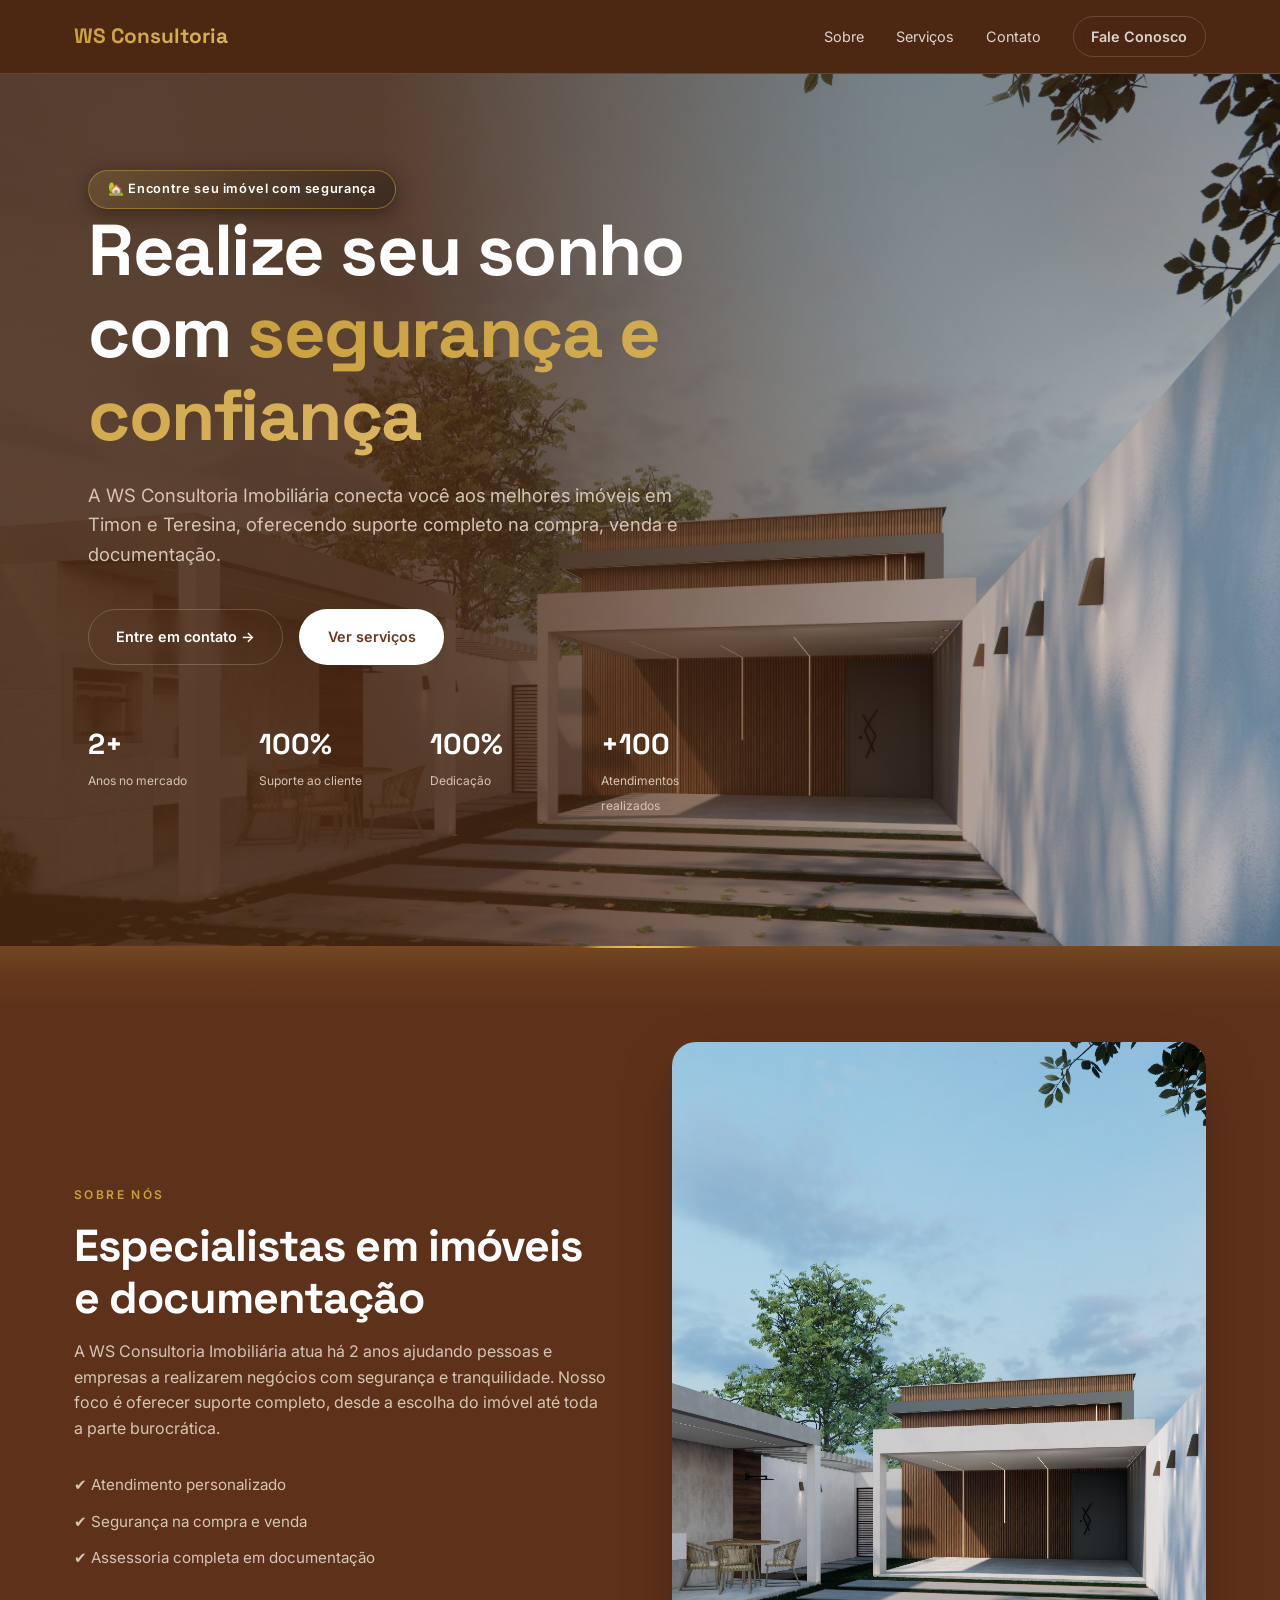
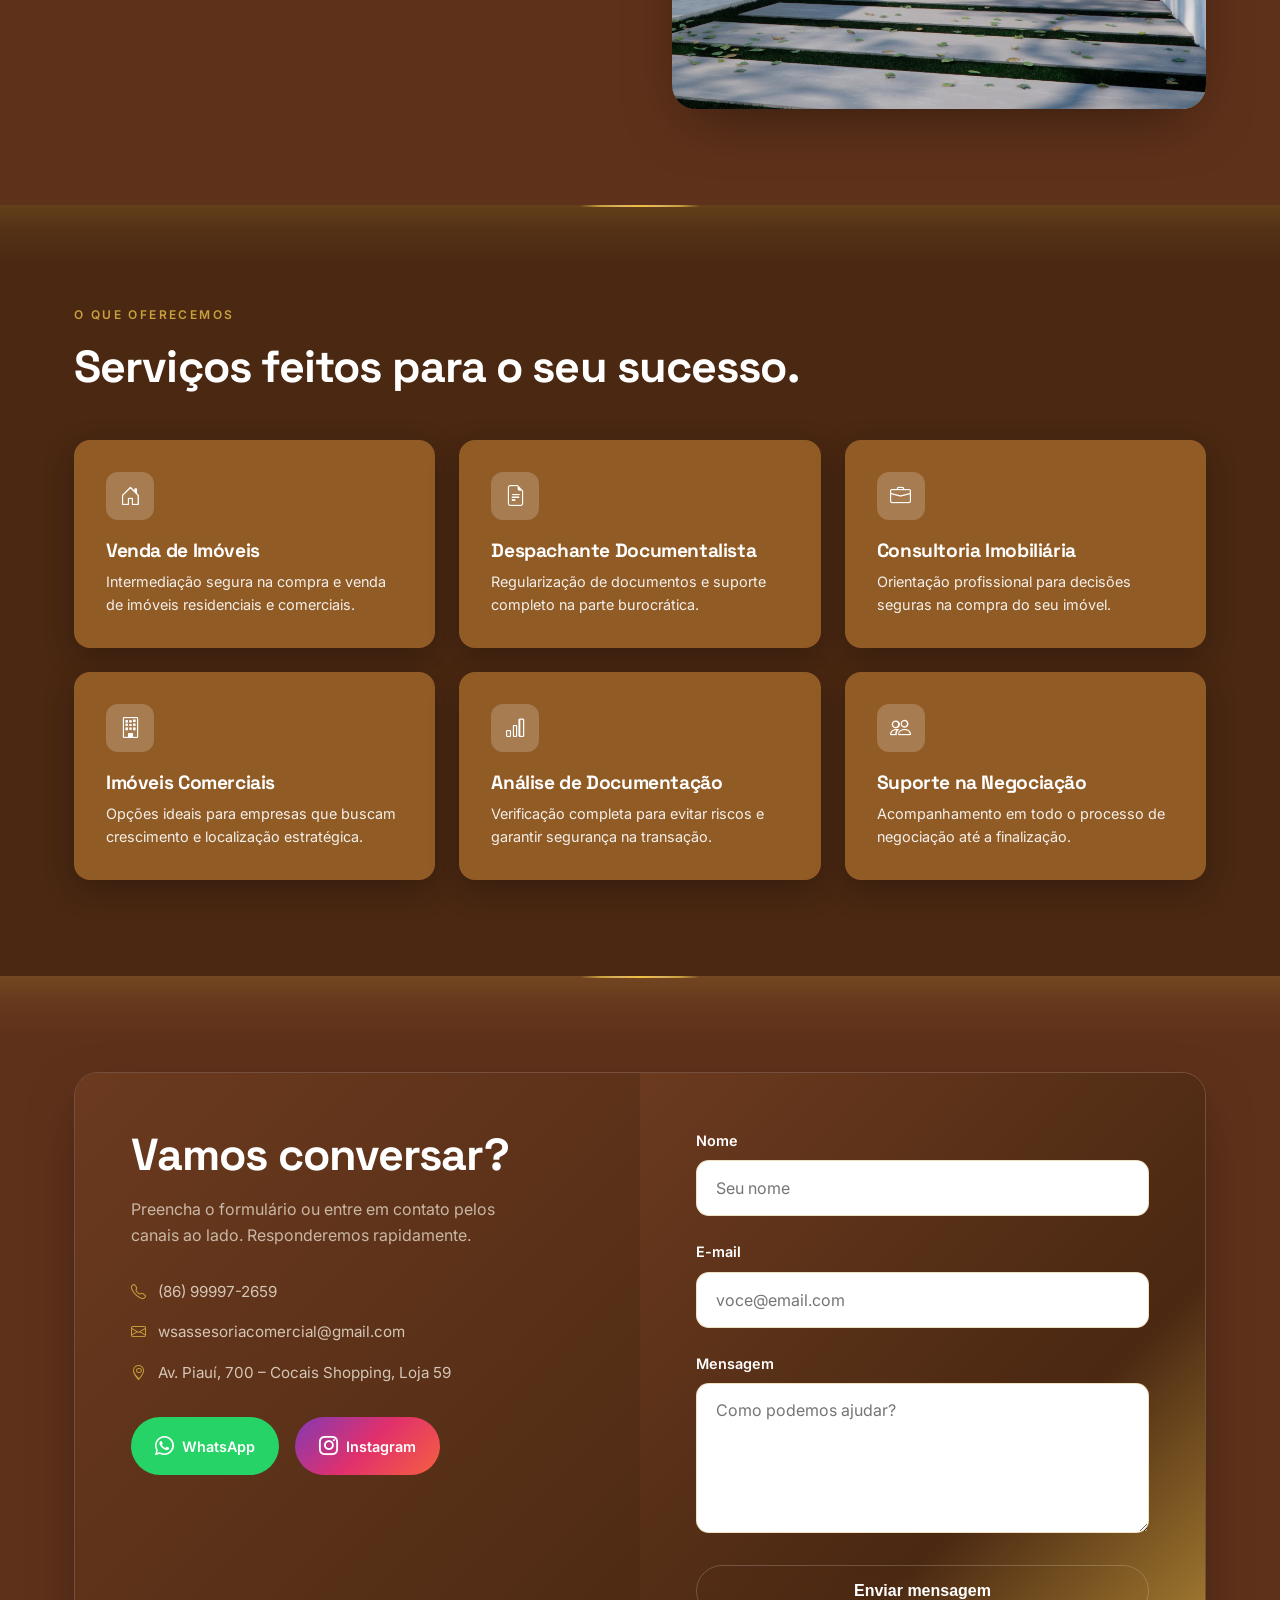
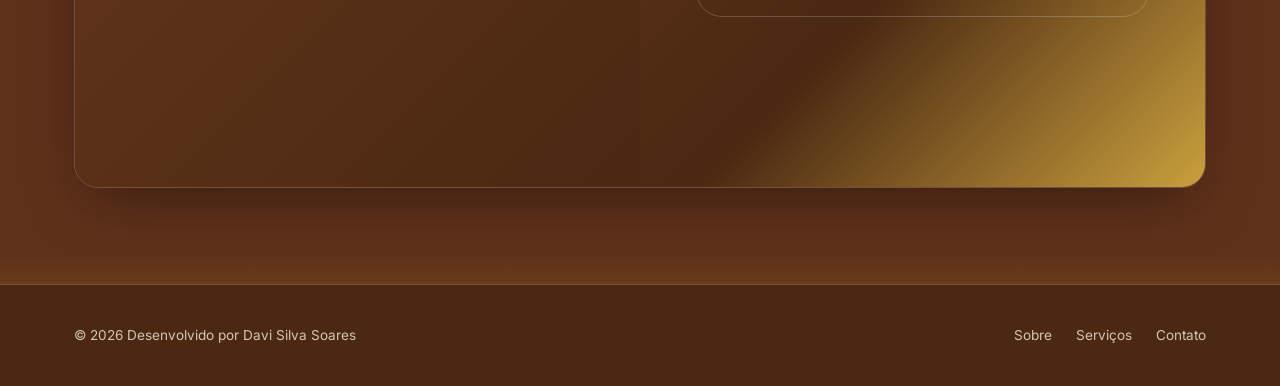
==== index.html @ 739be1d1 "Atualizando site" ====
<!doctype html>
<html lang="pt-BR">
  <head>
    <meta charset="UTF-8" />
    <meta name="viewport" content="width=device-width, initial-scale=1.0" />
    <title>WS Consultoria | Assessoria Imobiliária</title>
    <meta
      name="description"
      content="WS Consultoria Imobiliária - Especialistas em imóveis em Timon e Teresina. Compra, venda e documentação com segurança."
    />

    <link rel="preconnect" href="https://fonts.googleapis.com" />
    <link rel="preconnect" href="https://fonts.gstatic.com" crossorigin />
    <link
      href="https://fonts.googleapis.com/css2?family=Inter:wght@400;500;600&family=Space+Grotesk:wght@500;700&display=swap"
      rel="stylesheet"
    />

    <link
      rel="stylesheet"
      href="https://cdn.jsdelivr.net/npm/bootstrap-icons@1.11.3/font/bootstrap-icons.css"
    />

    <link rel="stylesheet" href="style.css" />
  </head>
  <body>
    <header class="header">
      <div class="container header__inner">
        <a href="/" class="logo">WS Consultoria</a>
        <nav class="nav" id="nav">
          <a href="#sobre">Sobre</a>
          <a href="#servicos">Serviços</a>
          <a href="#contato">Contato</a>
          <a href="#contato" class="btn btn--primary btn--sm">Fale Conosco</a>
        </nav>
        <button class="menu-toggle" id="menuToggle">☰</button>
      </div>
    </header>

    <main>
      <section class="hero">
        <div class="hero__blob"></div>
        <div class="container">
          <div class="badge">🏡 Encontre seu imóvel com segurança</div>
          <h1 class="hero__title">
            Realize seu sonho com
            <span class="text-gradient">segurança e confiança</span>
          </h1>
          <p class="hero__subtitle">
            A WS Consultoria Imobiliária conecta você aos melhores imóveis em
            Timon e Teresina, oferecendo suporte completo na compra, venda e
            documentação.
          </p>
          <div class="hero__actions">
            <a href="#contato" class="btn btn--primary">Entre em contato →</a>
            <a href="#servicos" class="btn btn--ghost">Ver serviços</a>
          </div>
          <div class="hero__stats">
            <div><strong>2+</strong><span>Anos no mercado</span></div>
            <div><strong>100%</strong><span>Suporte ao cliente</span></div>
            <div><strong>100%</strong><span>Dedicação</span></div>
            <div><strong>+100</strong><span>Atendimentos realizados</span></div>
          </div>
        </div>
      </section>

      <section id="sobre" class="section">
        <div class="container grid-2">
          <div>
            <div class="eyebrow">Sobre nós</div>
            <h2>Especialistas em imóveis e documentação</h2>
            <p class="muted">
              A WS Consultoria Imobiliária atua há 2 anos ajudando pessoas e
              empresas a realizarem negócios com segurança e tranquilidade.
              Nosso foco é oferecer suporte completo, desde a escolha do imóvel
              até toda a parte burocrática.
            </p>
            <ul class="check-list">
              <li>✔ Atendimento personalizado</li>
              <li>✔ Segurança na compra e venda</li>
              <li>✔ Assessoria completa em documentação</li>
            </ul>
          </div>
          <div class="about__image-wrap">
            <div class="about__image">
              <img src="img/casa.jpeg" alt="WS Consultoria Imobiliária" />
            </div>
          </div>
        </div>
      </section>

      <section id="servicos" class="section section--alt">
        <div class="container">
          <div class="eyebrow">O que oferecemos</div>
          <h2>Serviços feitos para o seu sucesso.</h2>
          <div class="services">
            <div class="service-card">
              <div class="service-card__icon">
                <i class="bi bi-house-door"></i>
              </div>
              <h3>Venda de Imóveis</h3>
              <p>
                Intermediação segura na compra e venda de imóveis residenciais e
                comerciais.
              </p>
            </div>
            <div class="service-card">
              <div class="service-card__icon">
                <i class="bi bi-file-earmark-text"></i>
              </div>
              <h3>Despachante Documentalista</h3>
              <p>
                Regularização de documentos e suporte completo na parte
                burocrática.
              </p>
            </div>
            <div class="service-card">
              <div class="service-card__icon">
                <i class="bi bi-briefcase"></i>
              </div>
              <h3>Consultoria Imobiliária</h3>
              <p>
                Orientação profissional para decisões seguras na compra do seu
                imóvel.
              </p>
            </div>
            <div class="service-card">
              <div class="service-card__icon">
                <i class="bi bi-building"></i>
              </div>
              <h3>Imóveis Comerciais</h3>
              <p>
                Opções ideais para empresas que buscam crescimento e localização
                estratégica.
              </p>
            </div>
            <div class="service-card">
              <div class="service-card__icon">
                <i class="bi bi-bar-chart"></i>
              </div>
              <h3>Análise de Documentação</h3>
              <p>
                Verificação completa para evitar riscos e garantir segurança na
                transação.
              </p>
            </div>
            <div class="service-card">
              <div class="service-card__icon"><i class="bi bi-people"></i></div>
              <h3>Suporte na Negociação</h3>
              <p>
                Acompanhamento em todo o processo de negociação até a
                finalização.
              </p>
            </div>
          </div>
        </div>
      </section>

      <section id="contato" class="section">
        <div class="container">
          <div class="contact">
            <div class="contact__info">
              <h2>Vamos conversar?</h2>
              <p>
                Preencha o formulário ou entre em contato pelos canais ao lado.
                Responderemos rapidamente.
              </p>
              <ul class="contact__list">
                <li><i class="bi bi-telephone"></i> (86) 99997-2659</li>
                <li>
                  <i class="bi bi-envelope"></i> wsassesoriacomercial@gmail.com
                </li>
                <li>
                  <i class="bi bi-geo-alt"></i> Av. Piauí, 700 – Cocais
                  Shopping, Loja 59
                </li>
              </ul>
              <div class="contact__buttons">
                <a
                  href="https://wa.me/5586999972659"
                  target="_blank"
                  rel="noopener"
                  class="btn btn--whatsapp"
                  ><i class="bi bi-whatsapp"></i> WhatsApp</a
                >
                <a
                  href="https://www.instagram.com/wsassessoriacomercial"
                  target="_blank"
                  rel="noopener"
                  class="btn btn--instagram"
                  ><i class="bi bi-instagram"></i> Instagram</a
                >
              </div>
              <iframe
                src="https://www.google.com/maps?q=Av.%20Piauí,%20700%20Timon%20MA&output=embed"
                loading="lazy"
              ></iframe>
            </div>
            <form
              class="contact__form"
              action="https://formsubmit.co/wsassessoriacomercial@gmail.com"
              method="POST"
            >
              <input
                type="hidden"
                name="_subject"
                value="Novo contato do site!"
              />
              <input type="hidden" name="_captcha" value="false" />
              <label
                >Nome
                <input type="text" name="nome" placeholder="Seu nome" required
              /></label>
              <label
                >E-mail
                <input
                  type="email"
                  name="email"
                  placeholder="voce@email.com"
                  required
              /></label>
              <label
                >Mensagem
                <textarea
                  name="mensagem"
                  placeholder="Como podemos ajudar?"
                  required
                ></textarea>
              </label>
              <button type="submit" class="btn btn--primary btn--block">
                Enviar mensagem
              </button>
            </form>
          </div>
        </div>
      </section>
    </main>

    <footer class="footer">
      <div class="container footer__inner">
        <p>© <span id="year"></span> Desenvolvido por Davi Silva Soares</p>
        <div>
          <a href="#sobre">Sobre</a> <a href="#servicos">Serviços</a>
          <a href="#contato">Contato</a>
        </div>
      </div>
    </footer>

    <script>
      document.getElementById("year").innerText = new Date().getFullYear();
      const menuBtn = document.getElementById("menuToggle");
      const navMenu = document.getElementById("nav");
      menuBtn.addEventListener("click", function () {
        navMenu.classList.toggle("nav--open");
      });
    </script>
  </body>
</html>
---- style.css ----
:root {
  --primary: #6B3A1F;        
  --primary-dark: #4A2812;   
  --accent: #C9A03D;         
  --accent-light: #DAB45F;   
  --text-light: #FFFFFF;     
  --muted: #D4C5B5;          
  --border: rgba(255, 255, 255, 0.15);
  --gradient: linear-gradient(135deg, #6B3A1F 0%, #4A2812 60%, #C9A03D 100%);
  --shadow-lg: 0 20px 60px -20px rgba(0,0,0,0.5);
  --shadow-card: 0 10px 30px rgba(0,0,0,0.25);
}

* {
  margin: 0;
  padding: 0;
  box-sizing: border-box;
}

html {
  scroll-behavior: smooth;
}

body {
  font-family: 'Inter', system-ui, sans-serif;
  color: var(--text-light);
  background: #6B3A1F;
  line-height: 1.6;
  -webkit-font-smoothing: antialiased;
}

img {
  max-width: 100%;
  display: block;
}

a {
  text-decoration: none;
  color: inherit;
}

ul {
  list-style: none;
}

h1, h2, h3 {
  font-family: 'Space Grotesk', sans-serif;
  letter-spacing: -0.02em;
  line-height: 1.15;
  color: #FFFFFF;
}

h2 {
  font-size: clamp(1.8rem, 4vw, 2.8rem);
  margin-bottom: 1rem;
}

.container {
  max-width: 1180px;
  margin: 0 auto;
  padding: 0 1.5rem;
}

.muted {
  color: #D4C5B5;
}

.text-gradient {
  background: linear-gradient(135deg, #C9A03D, #DAB45F);
  -webkit-background-clip: text;
  background-clip: text;
  color: transparent;
}

.eyebrow {
  display: inline-block;
  font-size: 0.75rem;
  letter-spacing: 0.2em;
  text-transform: uppercase;
  color: var(--accent);
  font-weight: 600;
  margin-bottom: 1rem;
}

.badge {
  display: inline-flex;
  align-items: center;
  gap: 0.6rem;
  padding: 0.5rem 1.2rem;
  border-radius: 999px;
  font-size: 0.8rem;
  font-weight: 600;
  letter-spacing: 0.05em;
  color: #FFFFFF;
  background: linear-gradient(135deg, rgba(201,160,61,0.15), rgba(0,0,0,0.3));
  border: 1px solid rgba(201, 160, 61, 0.5);
  backdrop-filter: blur(6px);
  box-shadow: 0 4px 20px rgba(0,0,0,0.4);
  overflow: hidden;
}

.btn {
  display: inline-flex;
  align-items: center;
  gap: 0.5rem;
  padding: 0.95rem 1.7rem;
  border-radius: 999px;
  font-weight: 600;
  font-size: 0.9rem;
  border: none;
  cursor: pointer;
  transition: transform 0.25s ease, box-shadow 0.25s ease;
}

.btn:hover {
  transform: translateY(-2px);
}

.btn--primary {
  background: transparent;
  color: #FFFFFF;
  border: 1px solid rgba(255,255,255,0.2);
  backdrop-filter: blur(6px);
}

.btn--primary:hover {
  background: rgba(201,160,61,0.2);
  color: #C9A03D;
  box-shadow: 0 8px 25px rgba(201,160,61,0.4);
}

.btn--ghost {
  background: #FFFFFF;
  color: #6B3A1F;
  border: 1px solid var(--border);
}

.btn--sm {
  padding: 0.5rem 1.1rem;
  font-size: 0.8rem;
}

.btn--block {
  width: 100%;
  justify-content: center;
}

.header {
  position: sticky;
  top: 0;
  z-index: 50;
  background: rgba(75, 40, 18, 0.95);
  backdrop-filter: blur(10px);
  border-bottom: 1px solid var(--border);
}

.header__inner {
  display: flex;
  align-items: center;
  justify-content: space-between;
  padding: 1rem 1.5rem;
}

.logo {
  font-family: 'Space Grotesk', sans-serif;
  font-weight: 700;
  font-size: 1.3rem;
  background: linear-gradient(135deg, #C9A03D, #DAB45F);
  -webkit-background-clip: text;
  background-clip: text;
  color: transparent;
}

.nav {
  display: flex;
  align-items: center;
  gap: 2rem;
}

.nav a {
  font-size: 0.9rem;
  color: #FFFFFF;
  opacity: 0.8;
  transition: color 0.2s;
}

.nav a:hover {
  color: #C9A03D;
  opacity: 1;
}

.menu-toggle {
  display: none;
  background: none;
  border: none;
  font-size: 1.5rem;
  cursor: pointer;
  color: #FFFFFF;
}

.hero {
  position: relative;
  overflow: hidden;
  padding: 6rem 0 8rem;
  background: linear-gradient(to right, rgba(75,40,18,0.85) 30%, rgba(75,40,18,0.4) 70%, rgba(75,40,18,0.1) 100%), url('img/casa.jpeg');
  background-size: cover;
  background-position: center right;
  background-repeat: no-repeat;
  text-align: left;
}

.hero::after {
  content: "";
  position: absolute;
  inset: 0;
  background: radial-gradient(circle at 80% 50%, rgba(201,160,61,0.1), transparent 60%);
  pointer-events: none;
}

.hero__blob {
  position: absolute;
  top: -200px;
  right: -200px;
  width: 500px;
  height: 500px;
  border-radius: 50%;
  background: var(--gradient);
  opacity: 0.25;
  filter: blur(80px);
  z-index: 0;
}

.hero .container {
  position: relative;
  z-index: 1;
  max-width: 700px;
  margin-left: 5%;
}

.hero__title {
  font-size: clamp(2.5rem, 6vw, 4.5rem);
  font-weight: 700;
  margin-bottom: 1.5rem;
}

.hero__subtitle {
  font-size: 1.15rem;
  color: #D4C5B5;
  max-width: 600px;
  margin-bottom: 2.5rem;
}

.hero__actions {
  display: flex;
  flex-wrap: wrap;
  gap: 1rem;
  margin-bottom: 3.5rem;
  justify-content: flex-start;
}

.hero__stats {
  display: grid;
  grid-template-columns: repeat(4, 1fr);
  gap: 2rem;
  max-width: 100%;
}

.hero__stats strong {
  display: block;
  font-family: 'Space Grotesk', sans-serif;
  font-size: 1.8rem;
  font-weight: 700;
  color: #FFFFFF;
}

.hero__stats span {
  font-size: 0.75rem;
  color: #D4C5B5;
}

.section {
  padding: 6rem 0;
  position: relative;
}

.section::before {
  content: '';
  position: absolute;
  top: 0;
  left: 0;
  right: 0;
  height: 60px;
  background: linear-gradient(
    to bottom,
    rgba(201,160,61,0.2) 0%,
    rgba(201,160,61,0.08) 40%,
    transparent 100%
  );
  pointer-events: none;
}

.section::after {
  content: '';
  position: absolute;
  top: 0;
  left: 50%;
  transform: translateX(-50%);
  width: 120px;
  height: 2px;
  background: linear-gradient(
    90deg,
    transparent,
    #C9A03D,
    #DAB45F,
    #F0C040,
    #DAB45F,
    #C9A03D,
    transparent
  );
  border-radius: 2px;
}

.hero::before,
.hero::after {
  display: none;
}

.section, .section--alt {
  background: #5E311A;
}

.section--alt {
  background: #4A2812;
}

.grid-2 {
  display: grid;
  grid-template-columns: 1fr 1fr;
  gap: 4rem;
  align-items: center;
}

.check-list {
  margin-top: 2rem;
  display: flex;
  flex-direction: column;
  gap: 0.75rem;
  font-size: 0.95rem;
}

.check-list li {
  color: #D4C5B5;
}

.about__image-wrap {
  position: relative;
}

.about__image {
  aspect-ratio: 4/5;
  border-radius: 1.5rem;
  background: var(--gradient);
  box-shadow: var(--shadow-lg);
  display: flex;
  align-items: center;
  justify-content: center;
  overflow: hidden;
}

.about__image img {
  width: 100%;
  height: 100%;
  object-fit: cover;
}

.services {
  display: grid;
  grid-template-columns: repeat(3, 1fr);
  gap: 1.5rem;
  margin-top: 3rem;
}

.service-card {
  background: #915B26;
  border: none;
  padding: 2rem;
  border-radius: 1rem;
  box-shadow: var(--shadow-card);
  transition: transform 0.3s, background 0.3s;
}

.service-card:hover {
  transform: translateY(-4px);
  background: #A87130;
}

.service-card h3 {
  font-size: 1.2rem;
  margin-bottom: 0.5rem;
  color: #FFFFFF;
}

.service-card p {
  font-size: 0.9rem;
  color: #FFFFFF;
  opacity: 0.9;
}

.service-card__icon {
  width: 48px;
  height: 48px;
  border-radius: 0.75rem;
  background: rgba(255,255,255,0.2);
  display: flex;
  align-items: center;
  justify-content: center;
  font-size: 1.4rem;
  margin-bottom: 1.25rem;
}

.service-card__icon i {
  color: #FFFFFF;
  font-size: 1.3rem;
}

.contact {
  display: grid;
  grid-template-columns: 1fr 1fr;
  border-radius: 1.5rem;
  overflow: hidden;
  border: 1px solid var(--border);
  box-shadow: var(--shadow-lg);
}

.contact__info {
  background: linear-gradient(135deg, #6B3A1F, #4A2812);
  padding: 3.5rem;
}

.contact__info h2 {
  color: #FFFFFF;
}

.contact__info p {
  opacity: 0.9;
  max-width: 380px;
  margin-bottom: 2rem;
  color: #D4C5B5;
}

.contact__list {
  display: flex;
  flex-direction: column;
  gap: 1rem;
  margin-bottom: 2rem;
  font-size: 0.95rem;
  color: #D4C5B5;
}

.contact__list i {
  margin-right: 8px;
  color: #C9A03D;
}

.contact__buttons {
  display: flex;
  gap: 1rem;
  margin-bottom: 2rem;
  flex-wrap: wrap;
}

.contact__buttons .btn--whatsapp {
  background: #25D366;
  color: #FFFFFF;
  border: none;
  display: inline-flex;
  align-items: center;
  gap: 0.5rem;
  padding: 0.85rem 1.5rem;
  font-weight: 600;
  transition: transform 0.3s, background 0.3s;
}

.contact__buttons .btn--whatsapp:hover {
  background: #128C7E;
  transform: translateY(-2px);
  box-shadow: 0 8px 25px rgba(37,211,102,0.3);
}

.contact__buttons .btn--instagram {
  background: linear-gradient(135deg, #833AB4, #E1306C, #F56040);
  color: #FFFFFF;
  border: none;
  display: inline-flex;
  align-items: center;
  gap: 0.5rem;
  padding: 0.85rem 1.5rem;
  font-weight: 600;
  transition: transform 0.3s, background 0.3s;
}

.contact__buttons .btn--instagram:hover {
  background: linear-gradient(135deg, #6B2A8E, #C01D58, #D94A2A);
  transform: translateY(-2px);
  box-shadow: 0 8px 25px rgba(225,48,108,0.3);
}

.contact__buttons .btn--whatsapp i,
.contact__buttons .btn--instagram i {
  font-size: 1.2rem;
}

.contact__form {
  background: var(--gradient);
  padding: 3.5rem;
  display: flex;
  flex-direction: column;
  gap: 1.5rem;
}

.contact__form label {
  display: flex;
  flex-direction: column;
  gap: 0.5rem;
  font-size: 0.9rem;
  font-weight: 600;
  color: #FFFFFF;
}

.contact__form input,
.contact__form textarea {
  font-family: inherit;
  font-size: 1rem;
  padding: 1rem 1.2rem;
  border: 1px solid rgba(201,160,61,0.3);
  border-radius: 0.8rem;
  background: #FFFFFF;
  outline: none;
  transition: border-color 0.2s, box-shadow 0.2s;
}

.contact__form input {
  height: 56px;
}

.contact__form textarea {
  min-height: 150px;
  resize: vertical;
}

.contact__form input:focus,
.contact__form textarea:focus {
  border-color: #C9A03D;
  box-shadow: 0 0 0 3px rgba(201,160,61,0.15);
}

.contact__form button {
  margin-top: 0.5rem;
  padding: 1rem 1.7rem;
  font-size: 1rem;
}

.contact__info iframe {
  width: 100%;
  height: 200px;
  border-radius: 1rem;
  border: none;
  margin-top: 1rem;
  filter: grayscale(20%) contrast(1.05);
}

footer {
  border-top: 1px solid rgba(201,160,61,0.3);
  padding: 2.5rem 0;
  background: #4A2812;
  position: relative;
}

footer::before {
  content: '';
  position: absolute;
  top: -30px;
  left: 0;
  right: 0;
  height: 30px;
  background: linear-gradient(to bottom, transparent, rgba(201,160,61,0.1));
  pointer-events: none;
}

.footer__inner {
  display: flex;
  justify-content: space-between;
  align-items: center;
  flex-wrap: wrap;
  gap: 1rem;
  font-size: 0.85rem;
  color: #D4C5B5;
}

.footer__inner a {
  margin-left: 1.25rem;
  transition: color 0.2s;
  color: #D4C5B5;
}

.footer__inner a:hover {
  color: #C9A03D;
}

@media (max-width: 860px) {
  .grid-2 {
    grid-template-columns: 1fr;
    gap: 3rem;
  }

  .services {
    grid-template-columns: repeat(2, 1fr);
  }

  .contact {
    grid-template-columns: 1fr;
  }

  .contact__info,
  .contact__form {
    padding: 2.5rem;
  }
  
  .hero__stats {
    grid-template-columns: repeat(2, 1fr);
    gap: 1rem;
  }
}

@media (max-width: 640px) {
  .menu-toggle {
    display: block;
  }

  .nav {
    display: none;
    position: absolute;
    top: 100%;
    left: 0;
    right: 0;
    flex-direction: column;
    background: #4A2812;
    padding: 1.5rem;
    border-bottom: 1px solid rgba(201,160,61,0.3);
    gap: 1rem;
  }

  .nav--open {
    display: flex;
  }

  .services {
    grid-template-columns: 1fr;
  }

  .hero {
    padding: 4rem 0 5rem;
  }

  .section {
    padding: 4rem 0;
  }

  .hero__stats {
    gap: 0.8rem;
  }
  
  .hero__stats strong {
    font-size: 1.3rem;
  }
  
  .hero__stats span {
    font-size: 0.6rem;
  }
  
  .section::after {
    width: 80px;
  }
  
  .contact__buttons {
    flex-direction: column;
  }
  
  .contact__buttons .btn--whatsapp,
  .contact__buttons .btn--instagram {
    justify-content: center;
  }
}
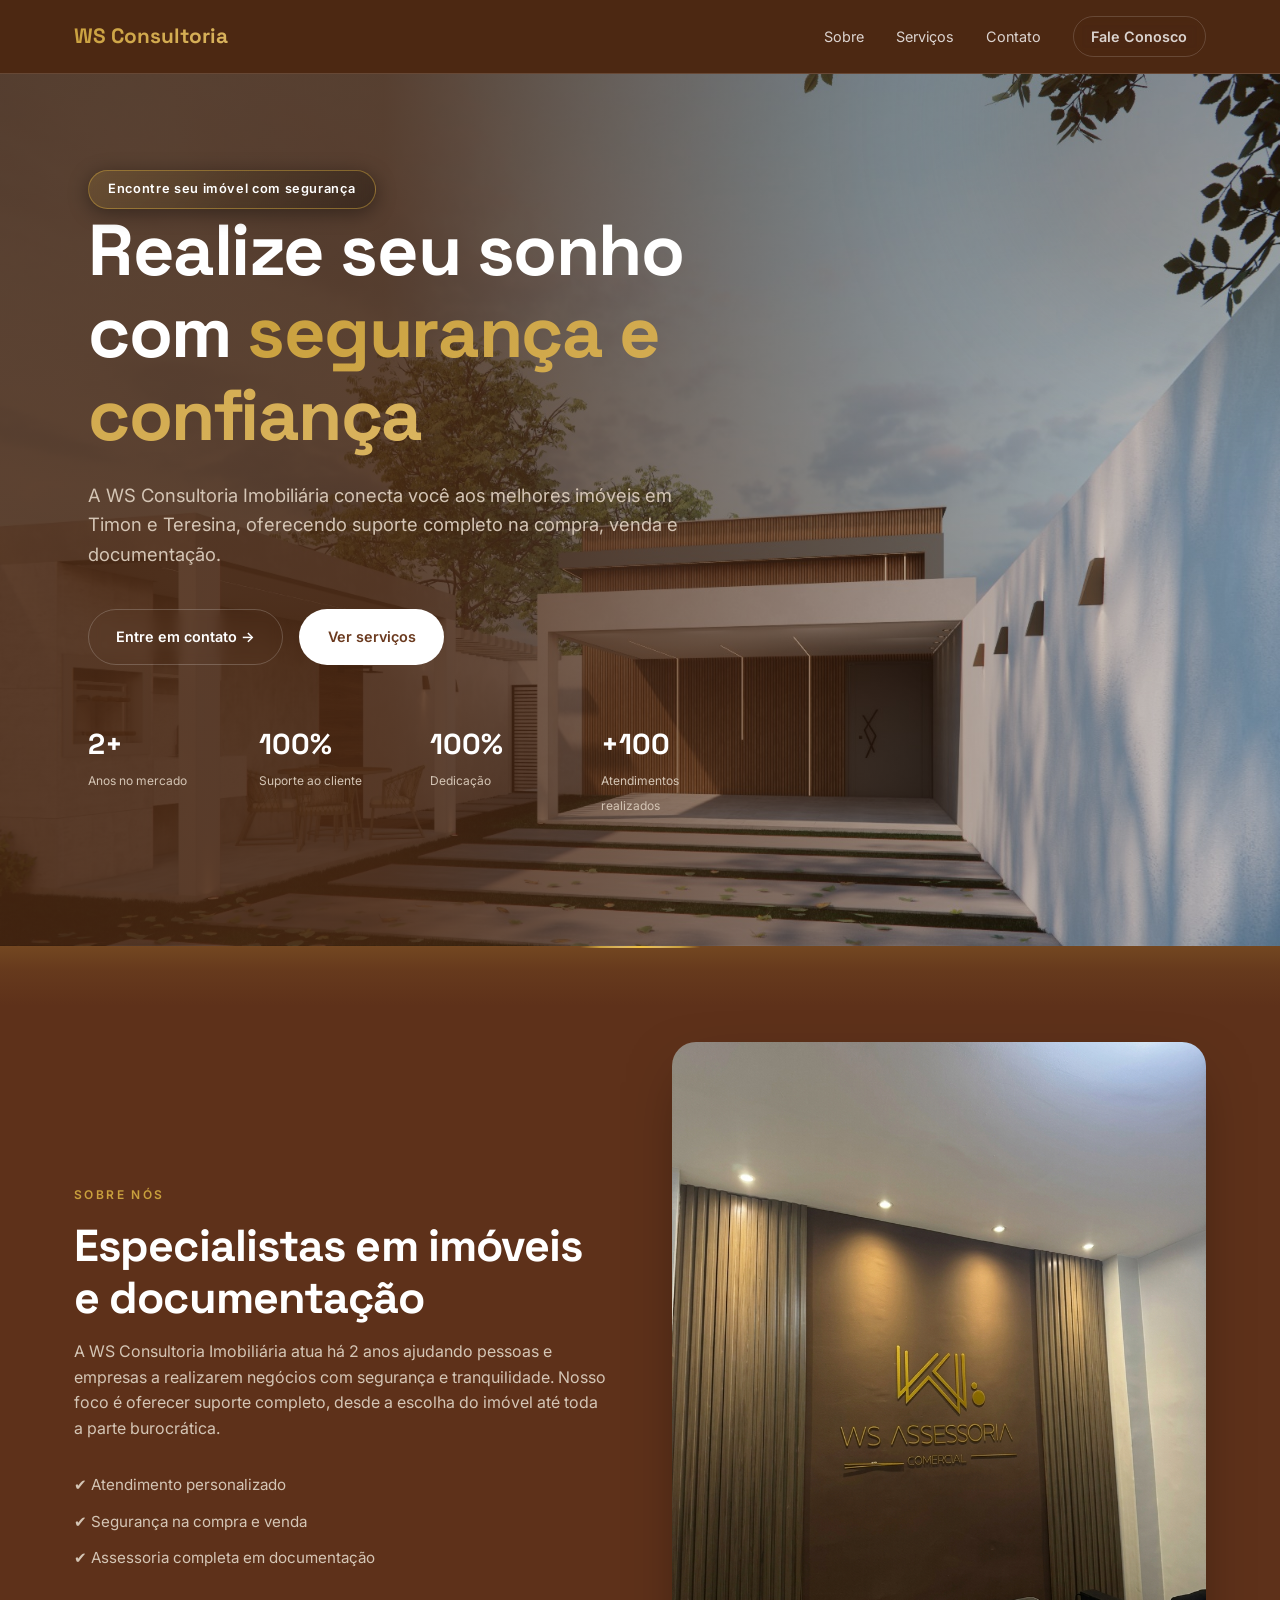
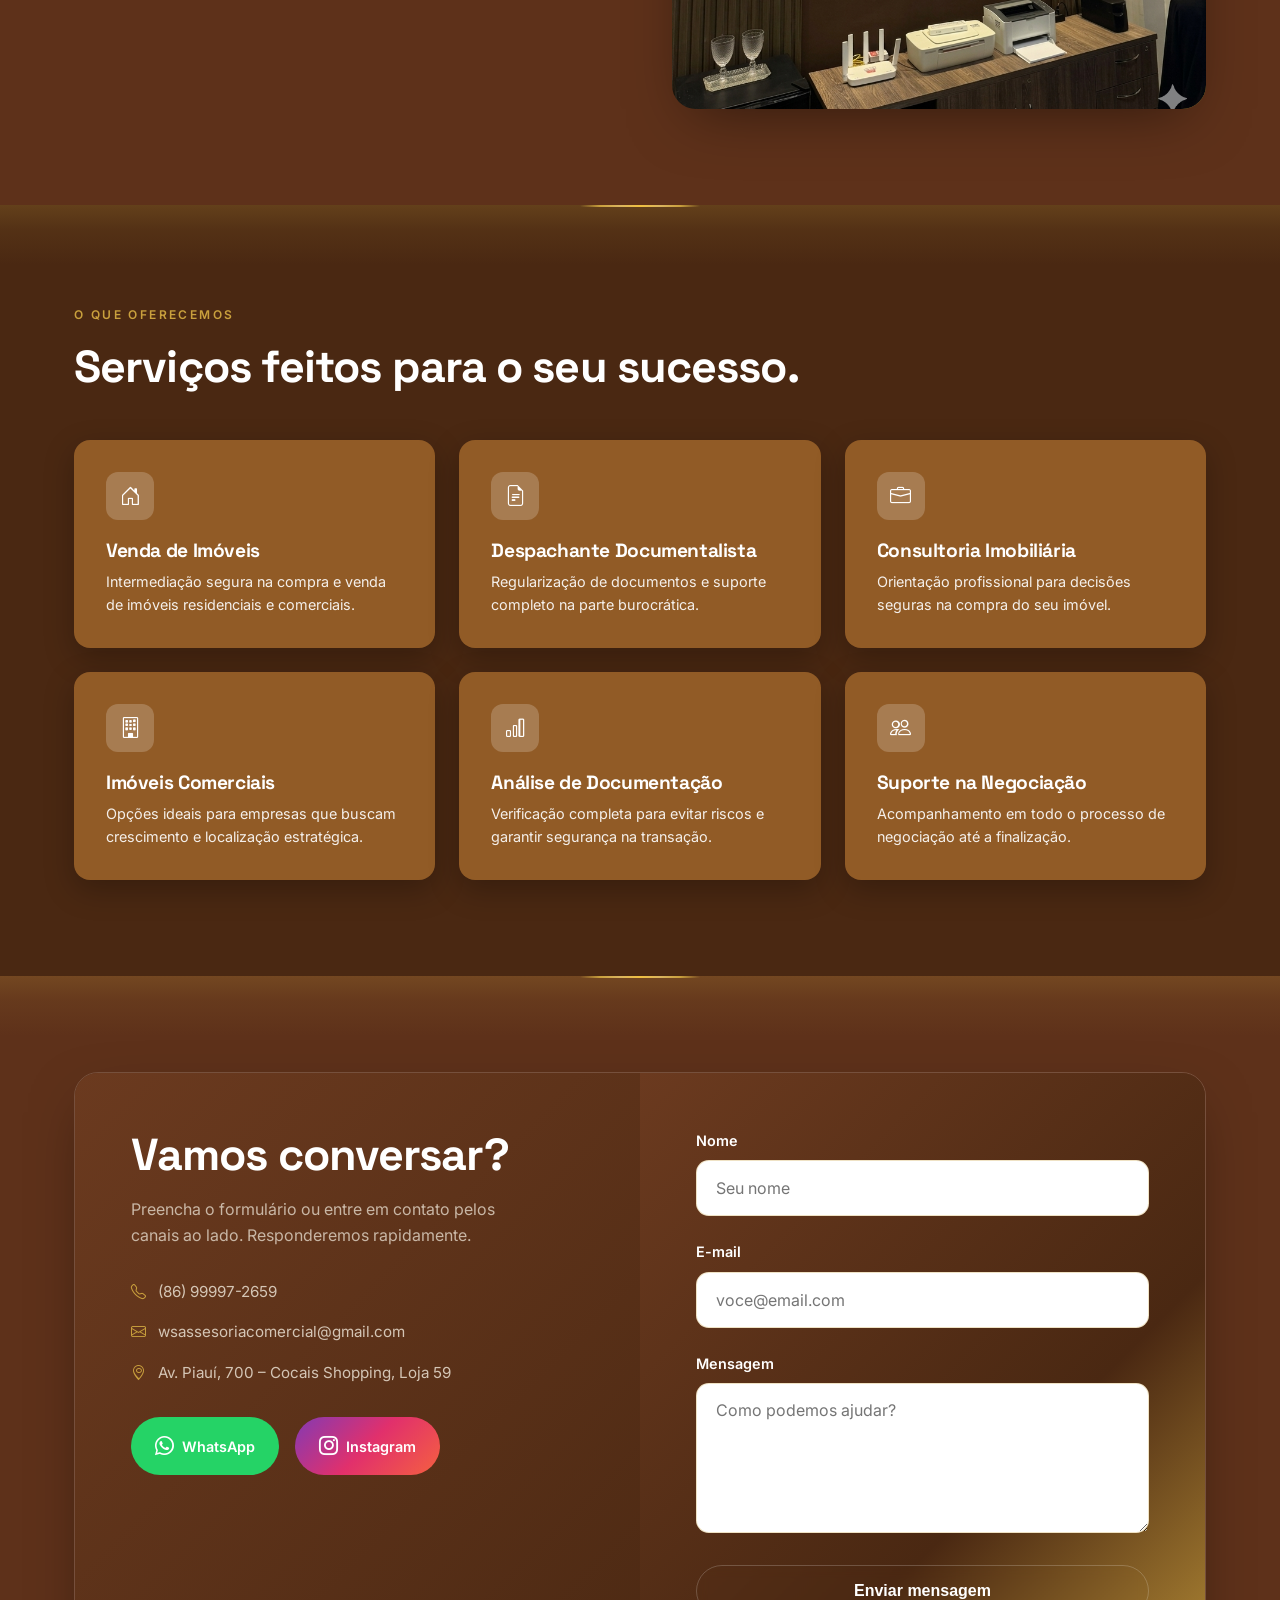
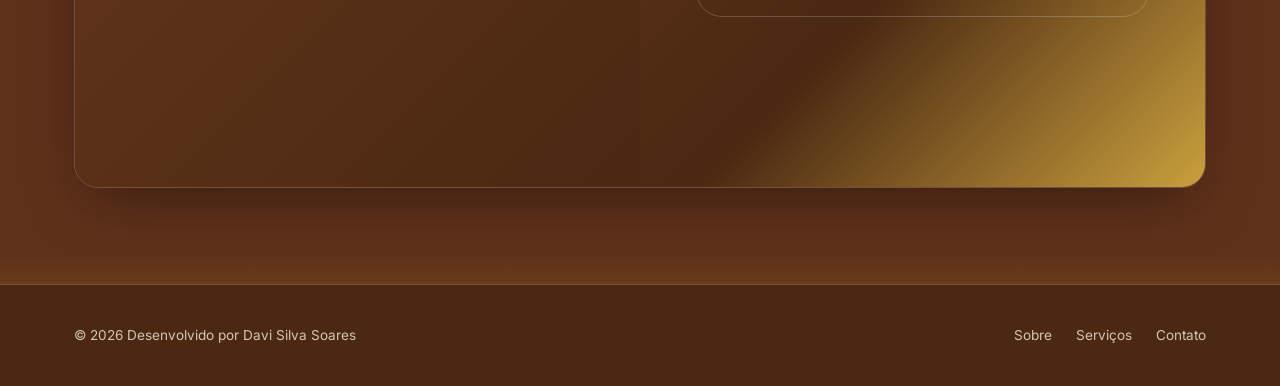
==== commit 7d72188a: "Atualizando o site" ====
--- a/index.html
+++ b/index.html
@@ -41,7 +41,7 @@
       <section class="hero">
         <div class="hero__blob"></div>
         <div class="container">
-          <div class="badge">🏡 Encontre seu imóvel com segurança</div>
+          <div class="badge">Encontre seu imóvel com segurança</div>
           <h1 class="hero__title">
             Realize seu sonho com
             <span class="text-gradient">segurança e confiança</span>
@@ -83,7 +83,7 @@
           </div>
           <div class="about__image-wrap">
             <div class="about__image">
-              <img src="img/casa.jpeg" alt="WS Consultoria Imobiliária" />
+              <img src="img/escritorio.png" alt="WS Consultoria Imobiliária" />
             </div>
           </div>
         </div>
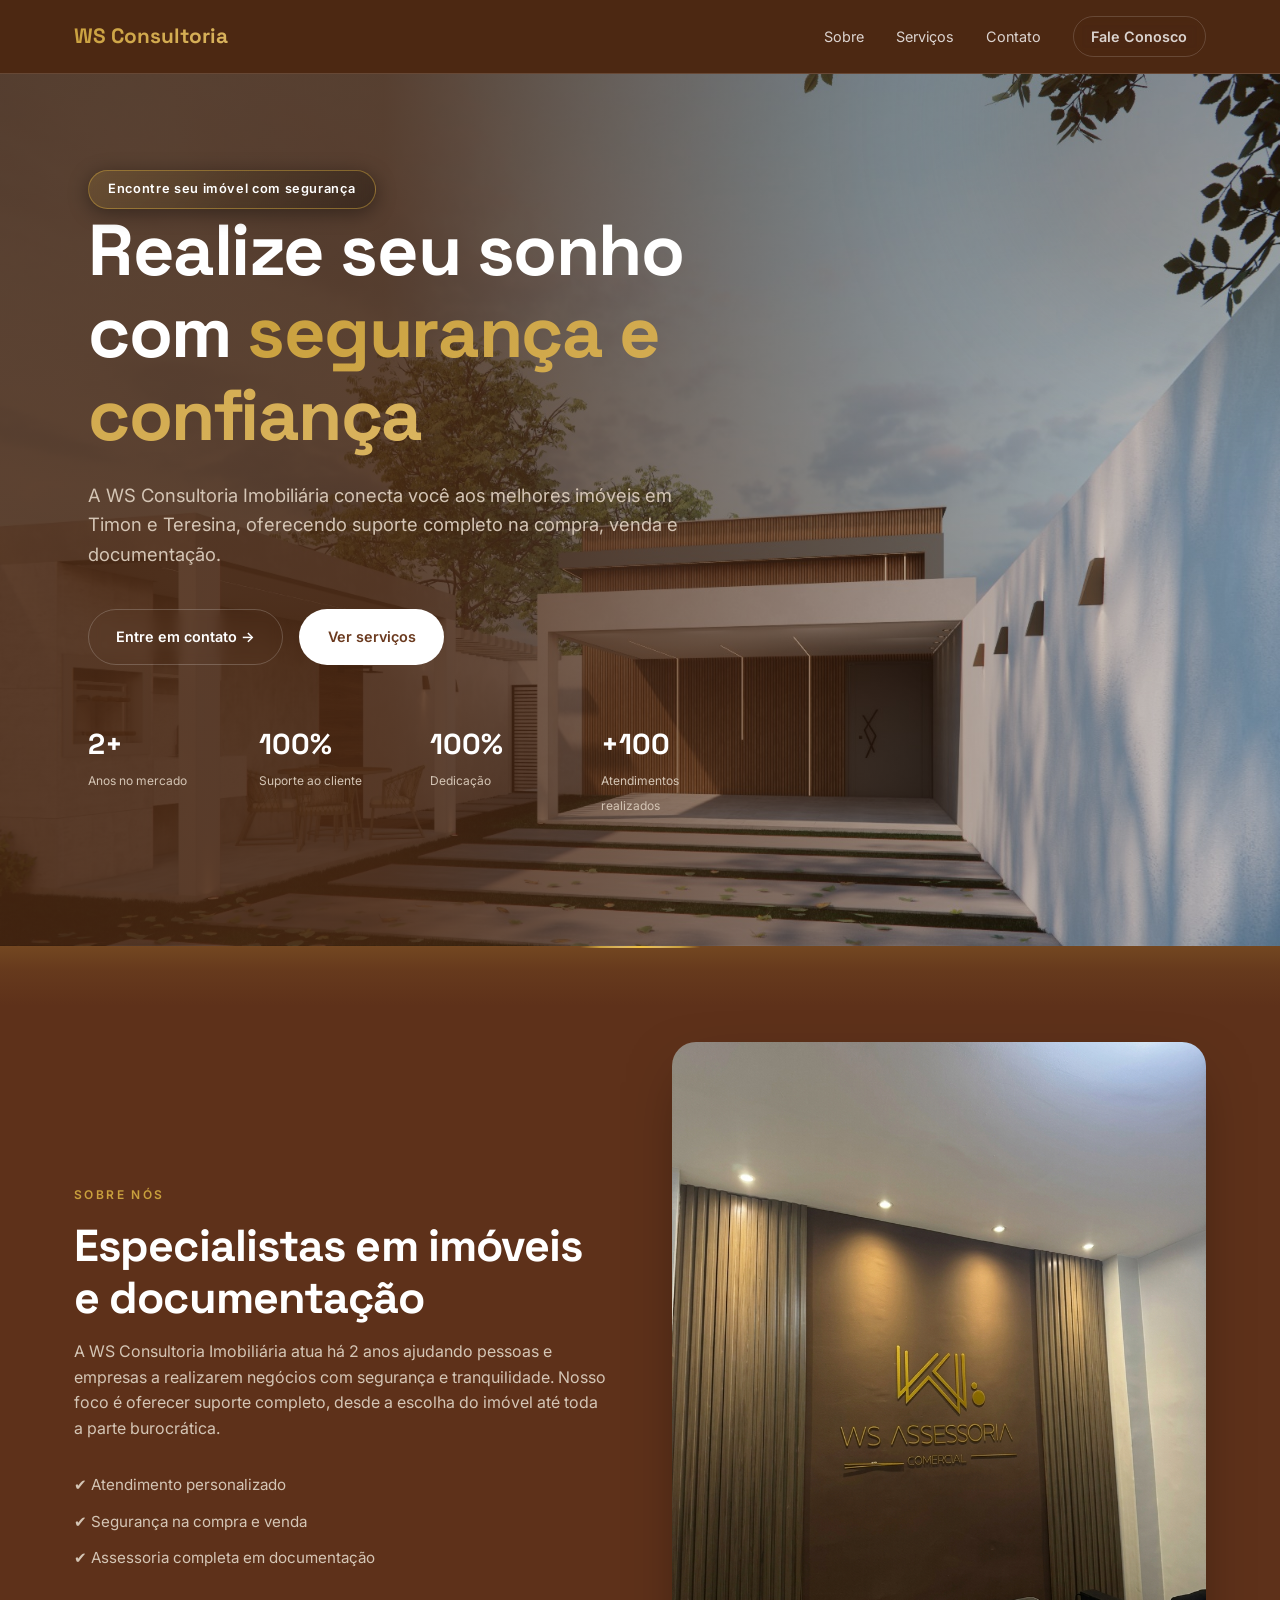
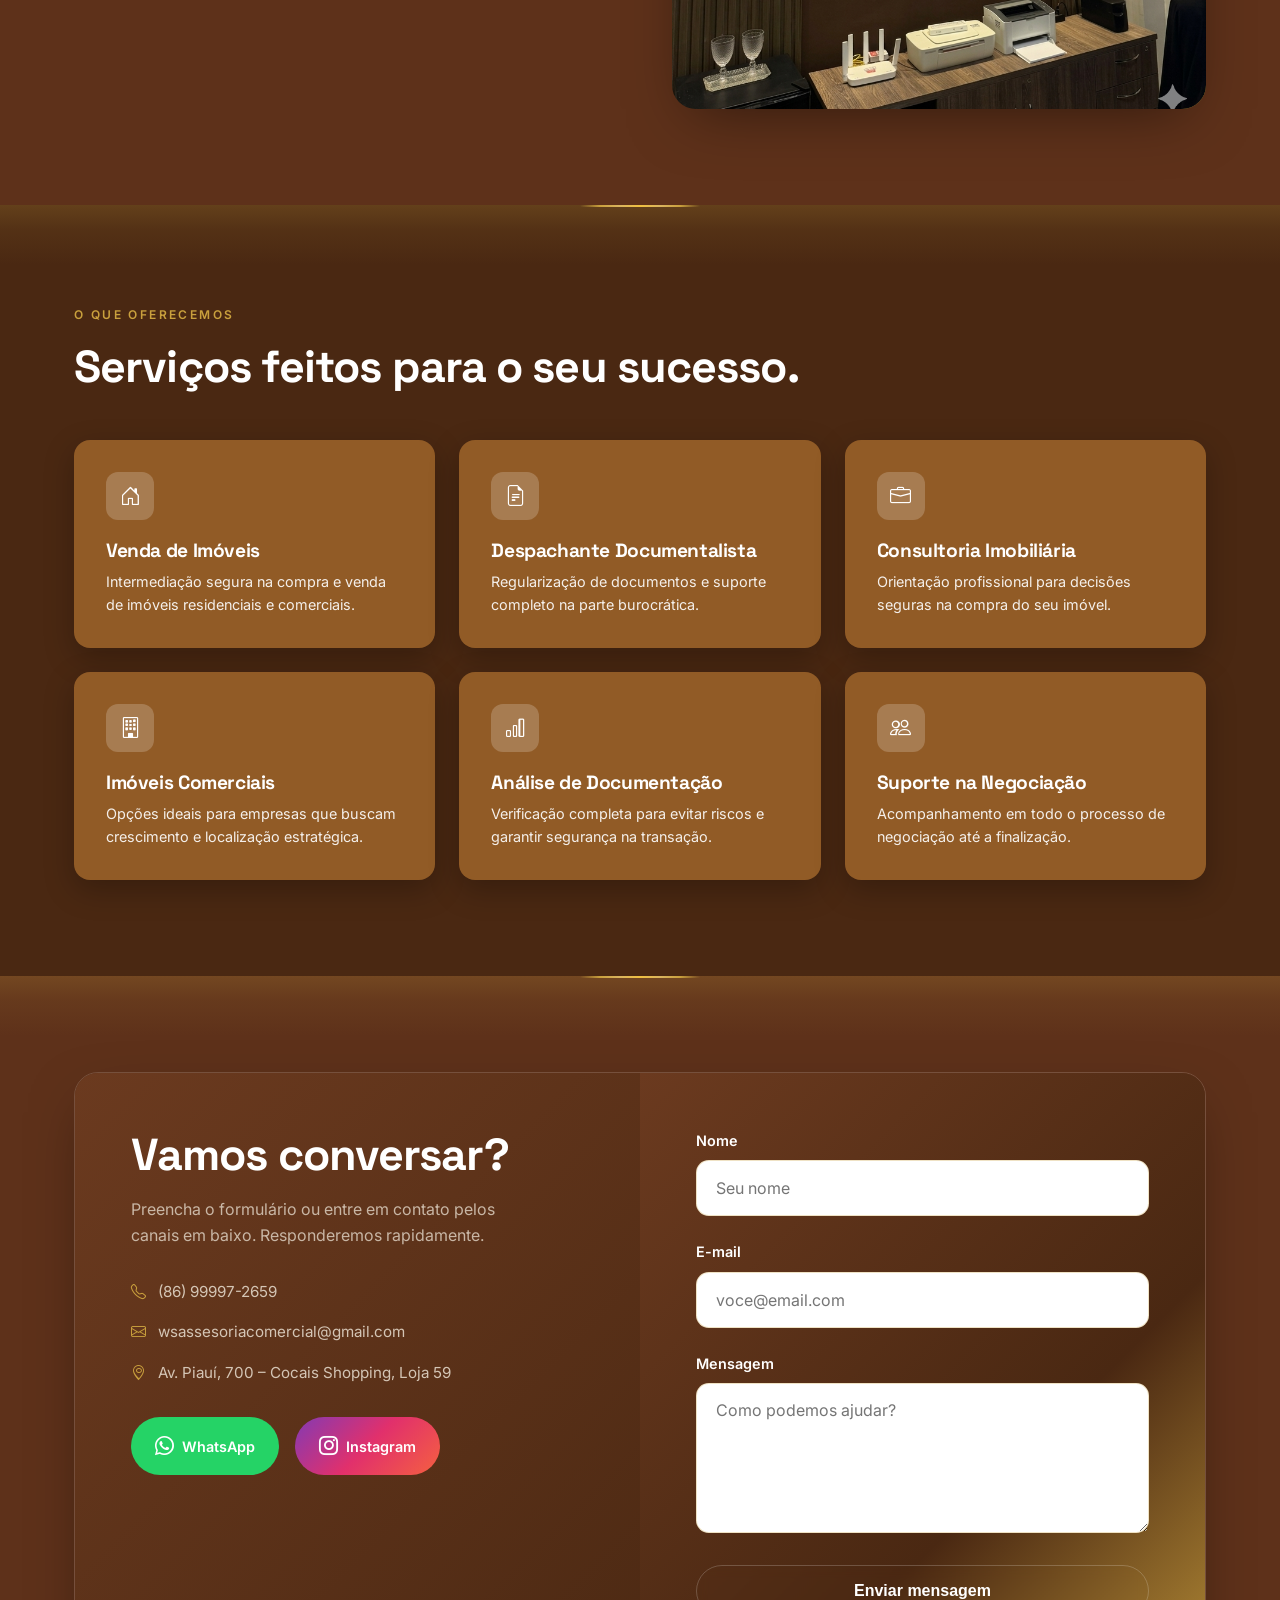
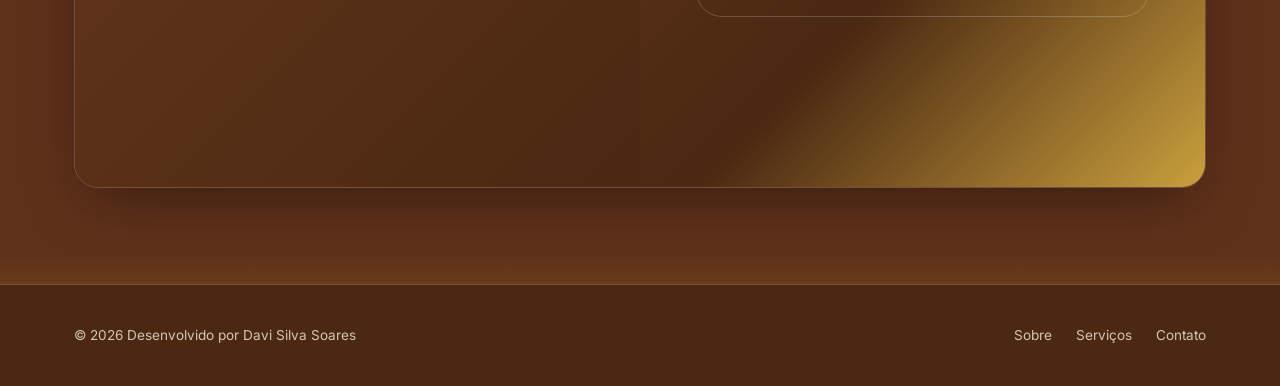
==== commit b95576ce: "Atualizando Código" ====
--- a/index.html
+++ b/index.html
@@ -162,7 +162,7 @@
             <div class="contact__info">
               <h2>Vamos conversar?</h2>
               <p>
-                Preencha o formulário ou entre em contato pelos canais ao lado.
+                Preencha o formulário ou entre em contato pelos canais em baixo.
                 Responderemos rapidamente.
               </p>
               <ul class="contact__list">
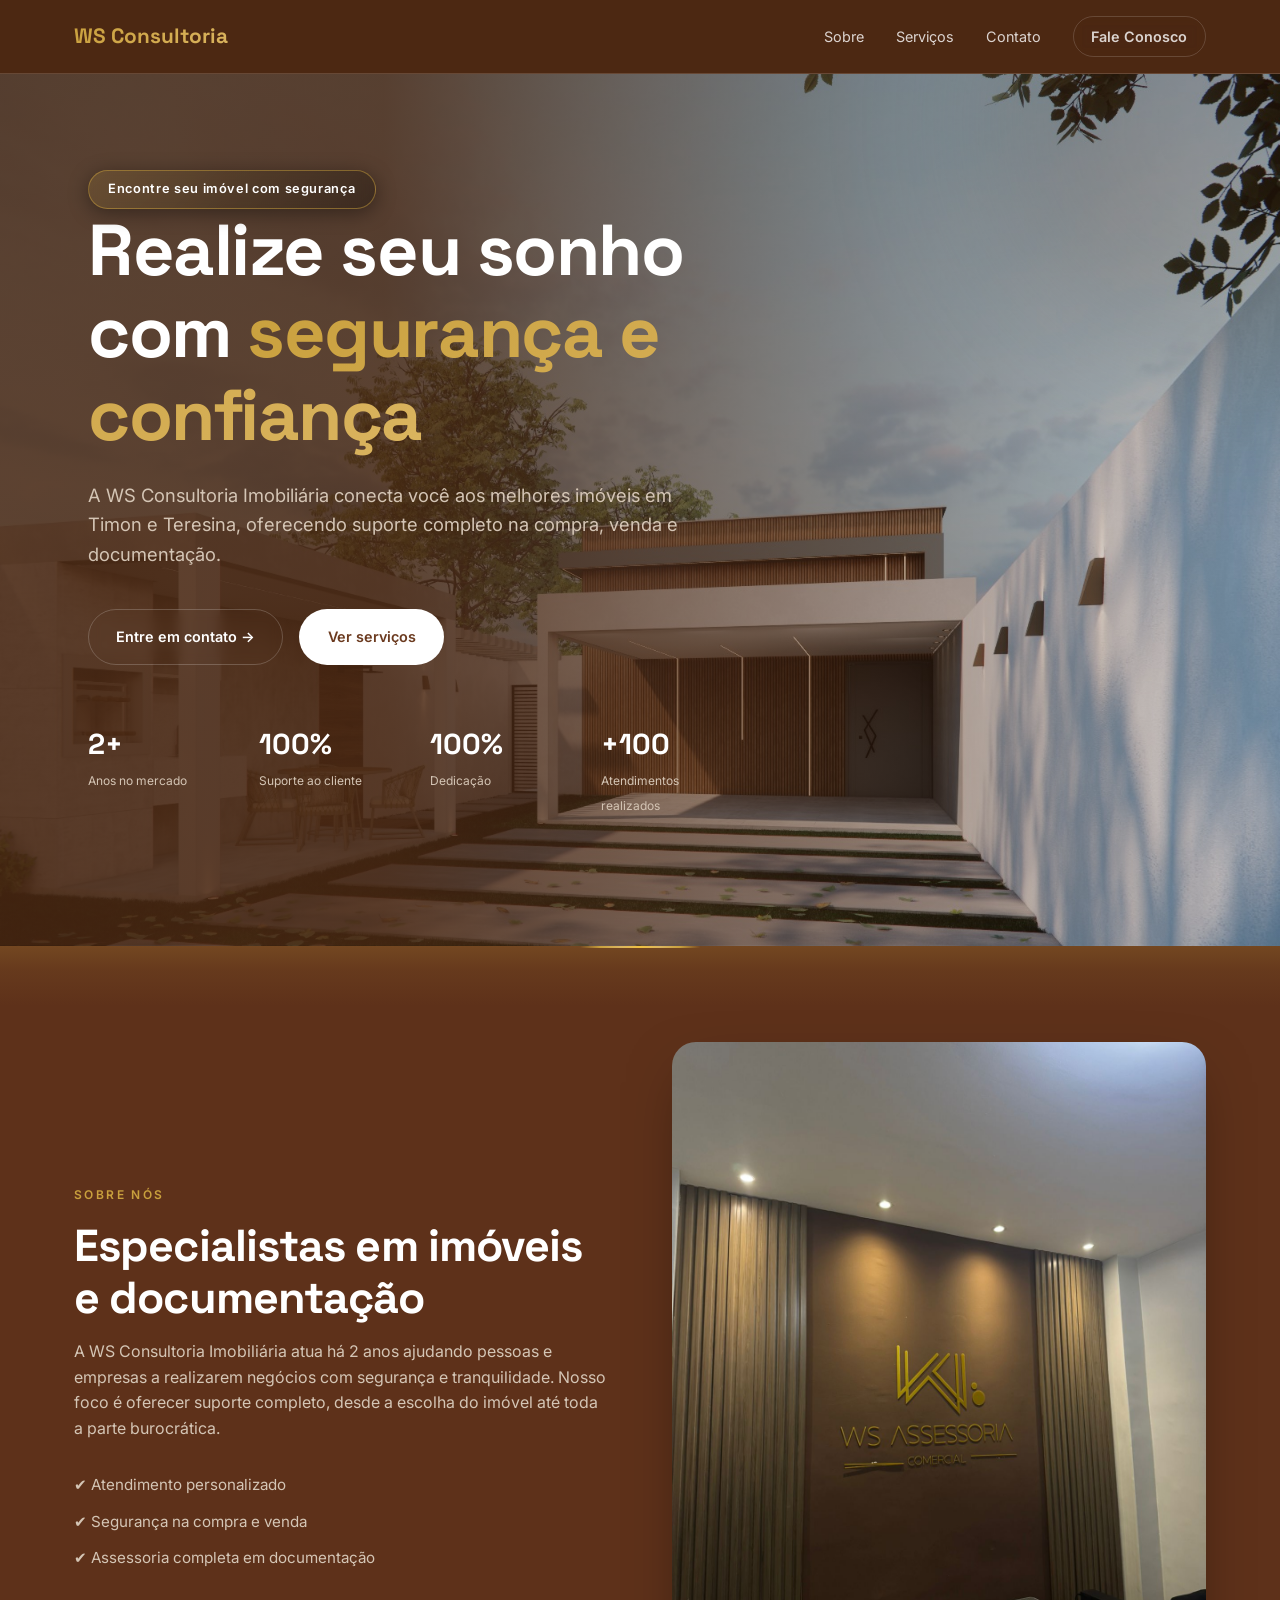
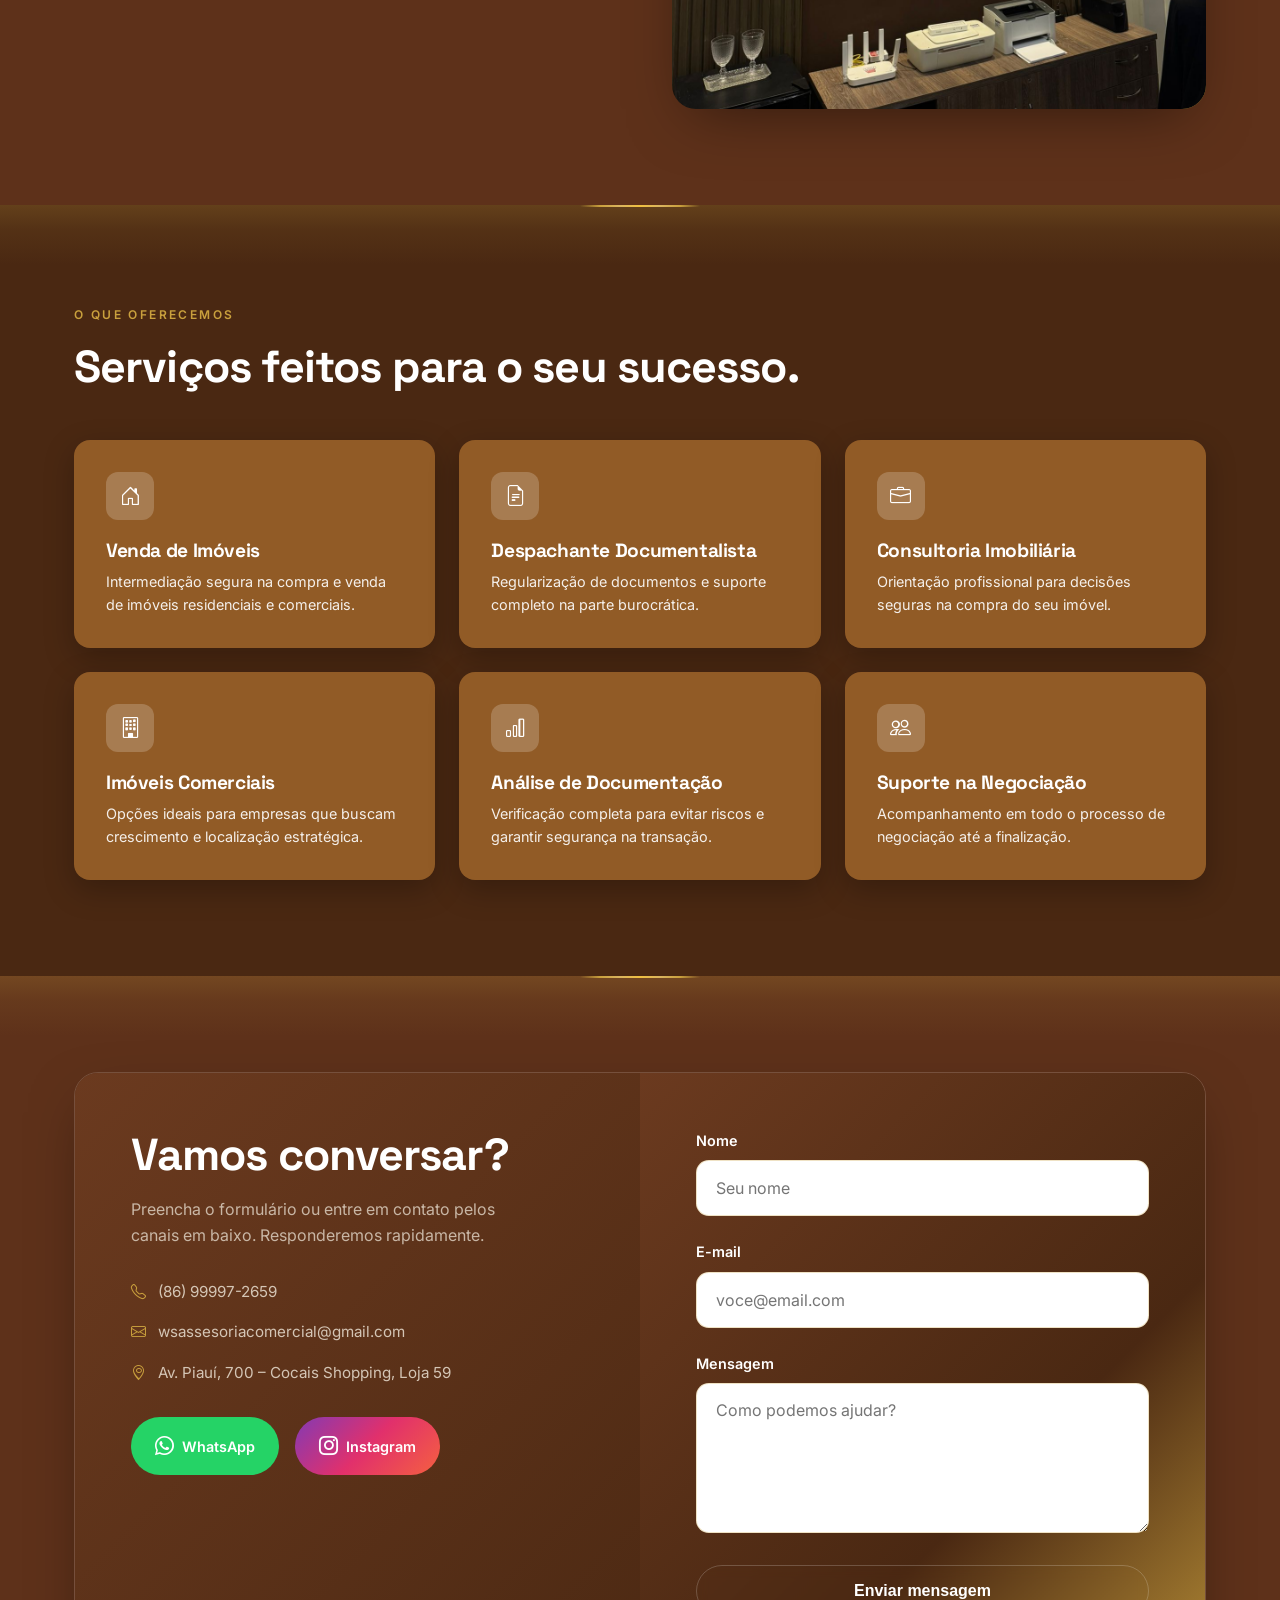
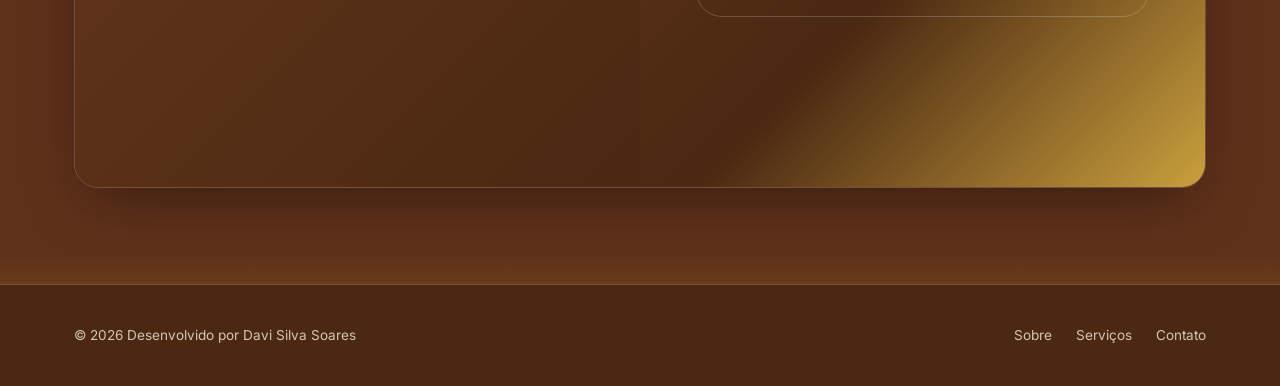
==== commit 8bff6af6: "Atualizando Código" ====
--- a/index.html
+++ b/index.html
@@ -83,7 +83,7 @@
           </div>
           <div class="about__image-wrap">
             <div class="about__image">
-              <img src="img/escritorio.png" alt="WS Consultoria Imobiliária" />
+              <img src="img/escritorio.jpeg" alt="WS Consultoria Imobiliária" />
             </div>
           </div>
         </div>
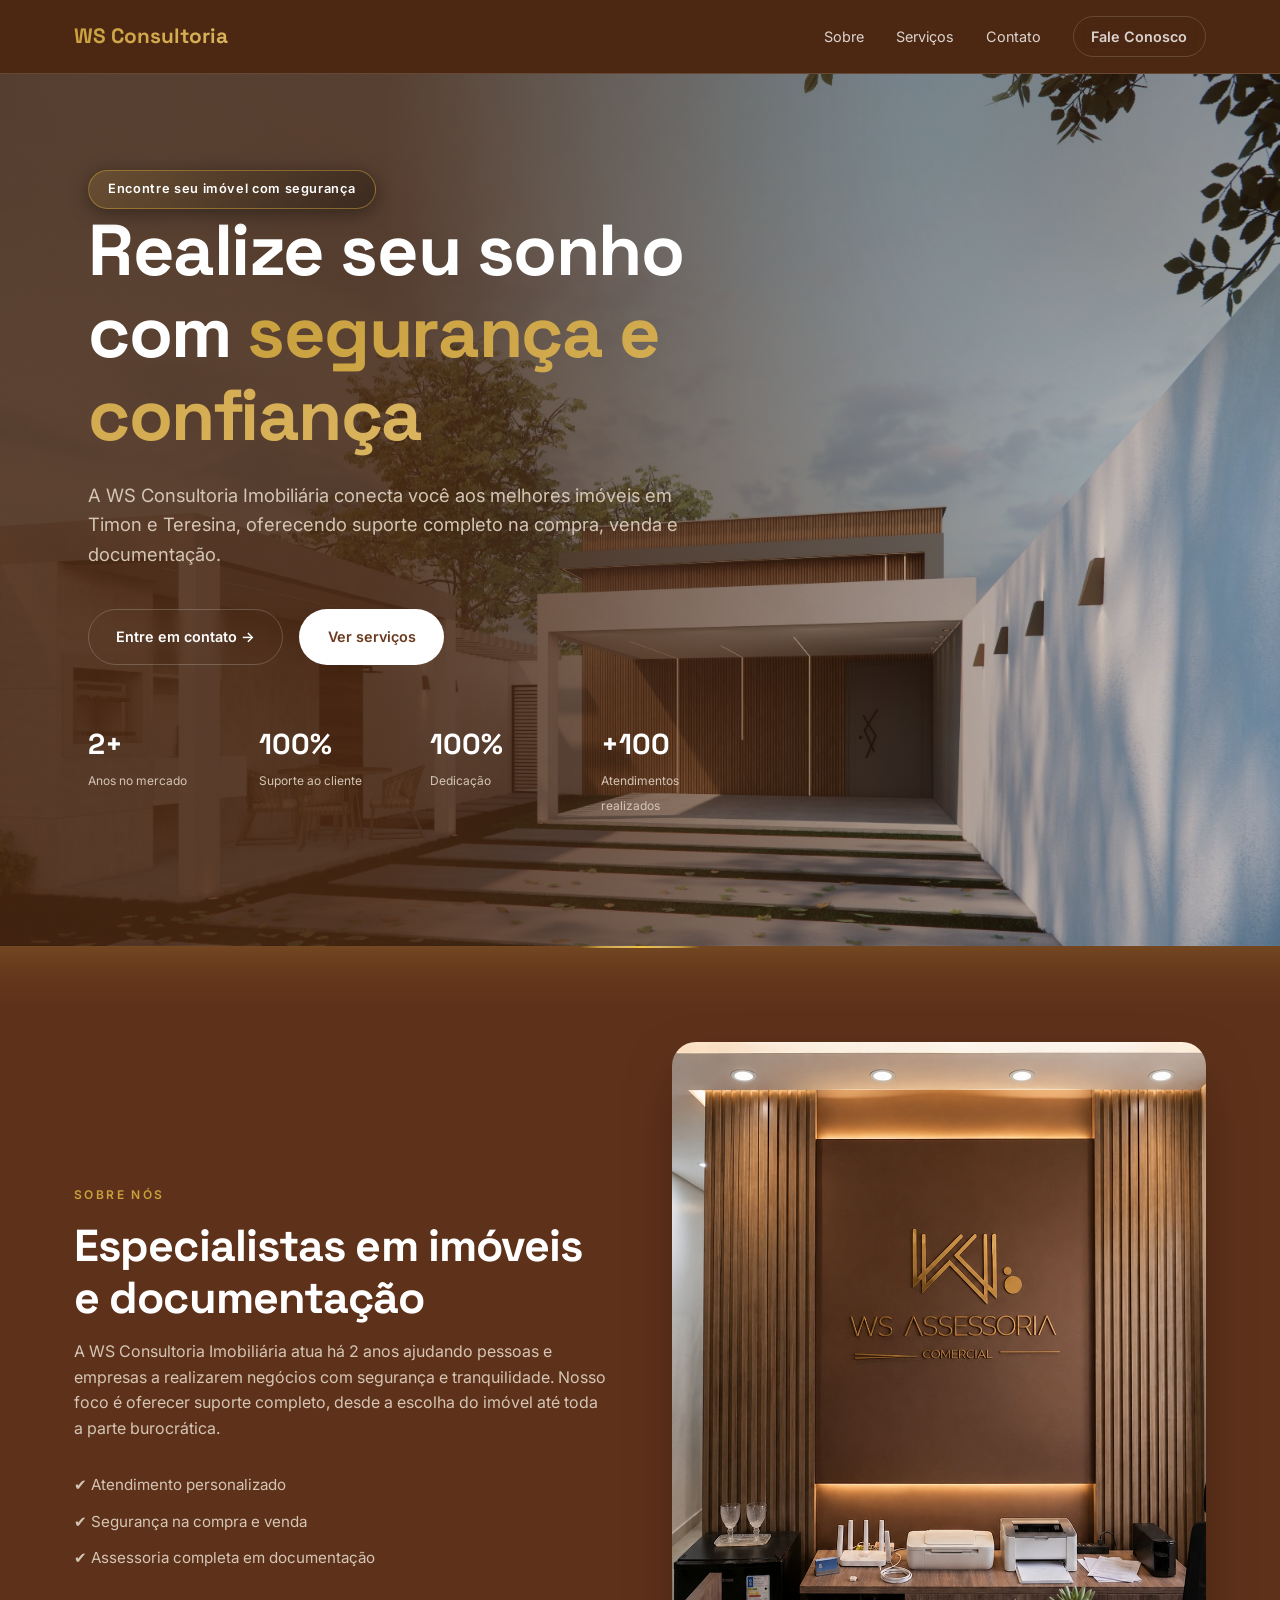
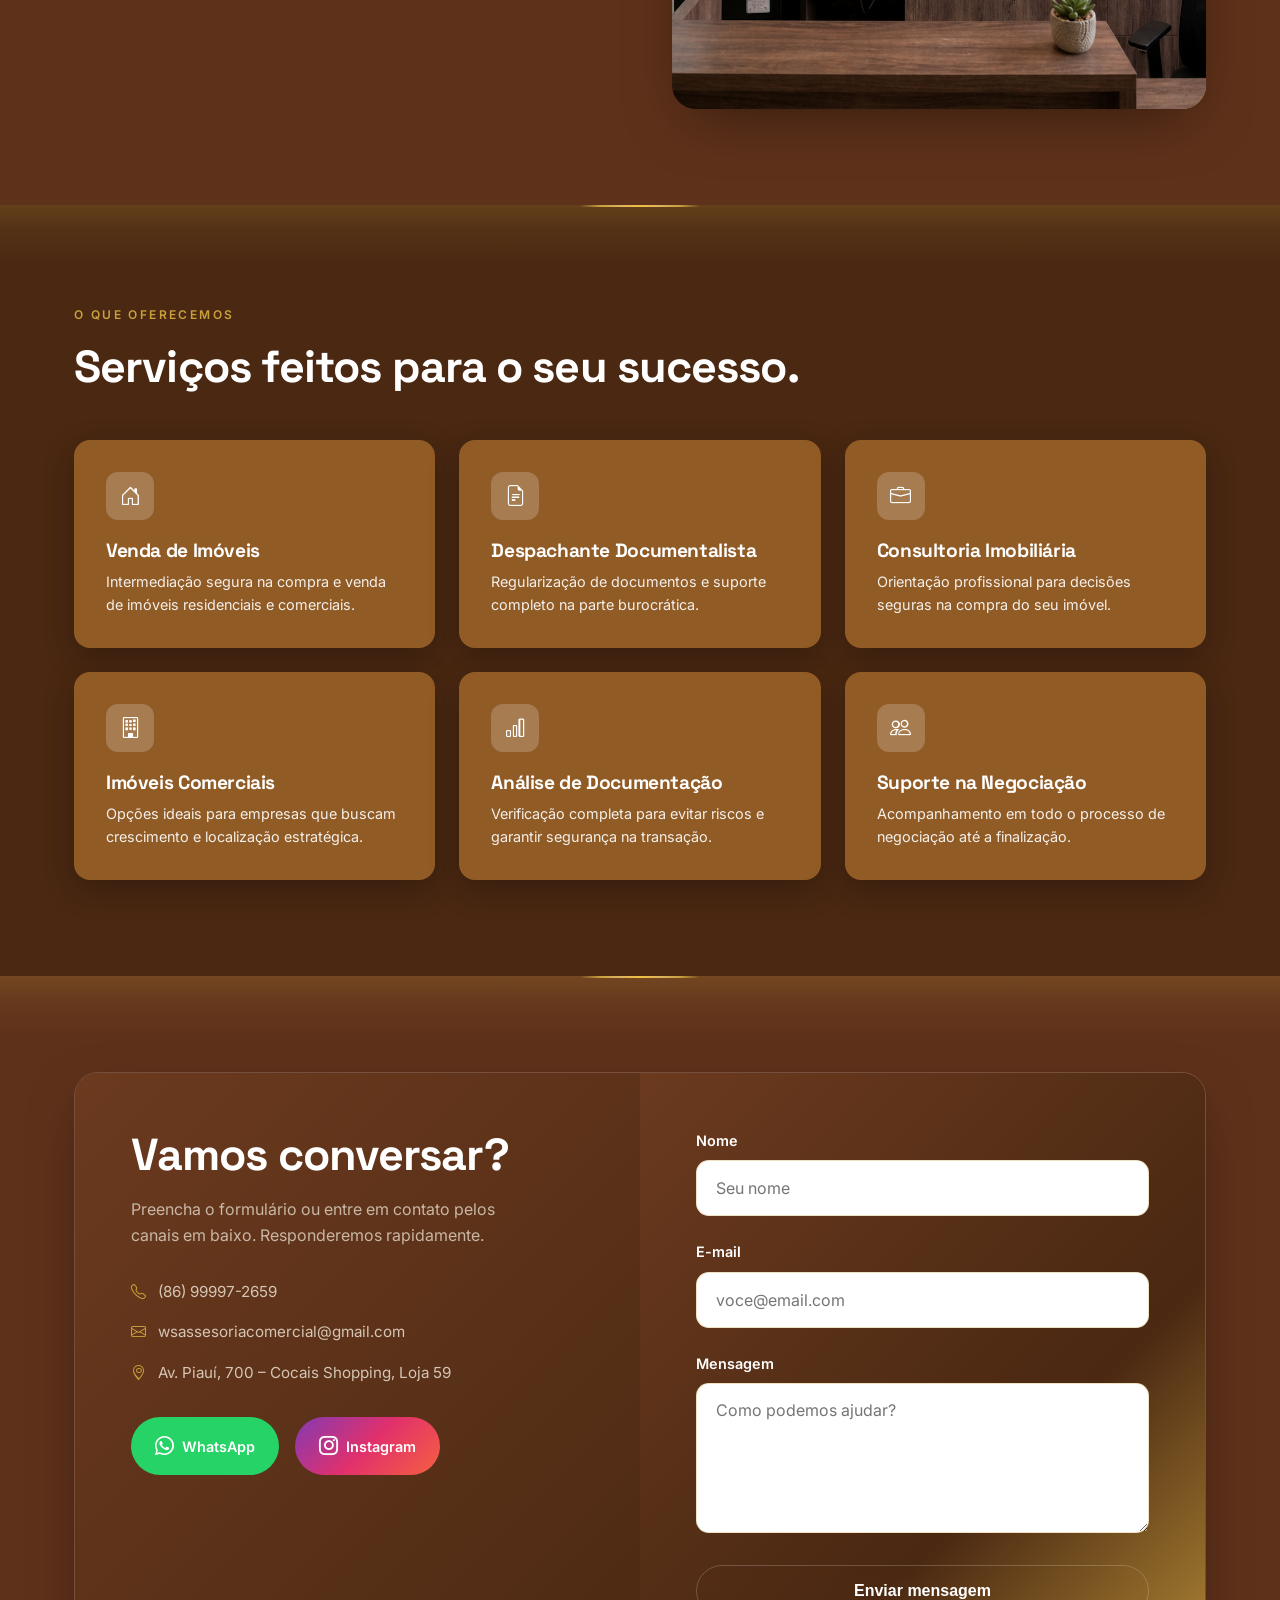
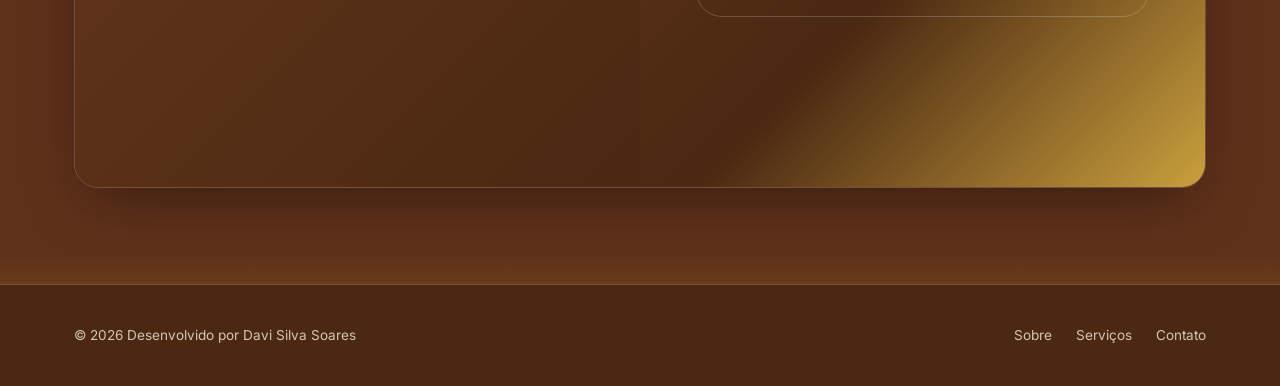
==== commit 9822380d: "Update index.html" ====
--- a/index.html
+++ b/index.html
@@ -83,7 +83,7 @@
           </div>
           <div class="about__image-wrap">
             <div class="about__image">
-              <img src="img/escritorio.jpeg" alt="WS Consultoria Imobiliária" />
+              <img src="img/escritorio.png" alt="WS Consultoria Imobiliária" />
             </div>
           </div>
         </div>
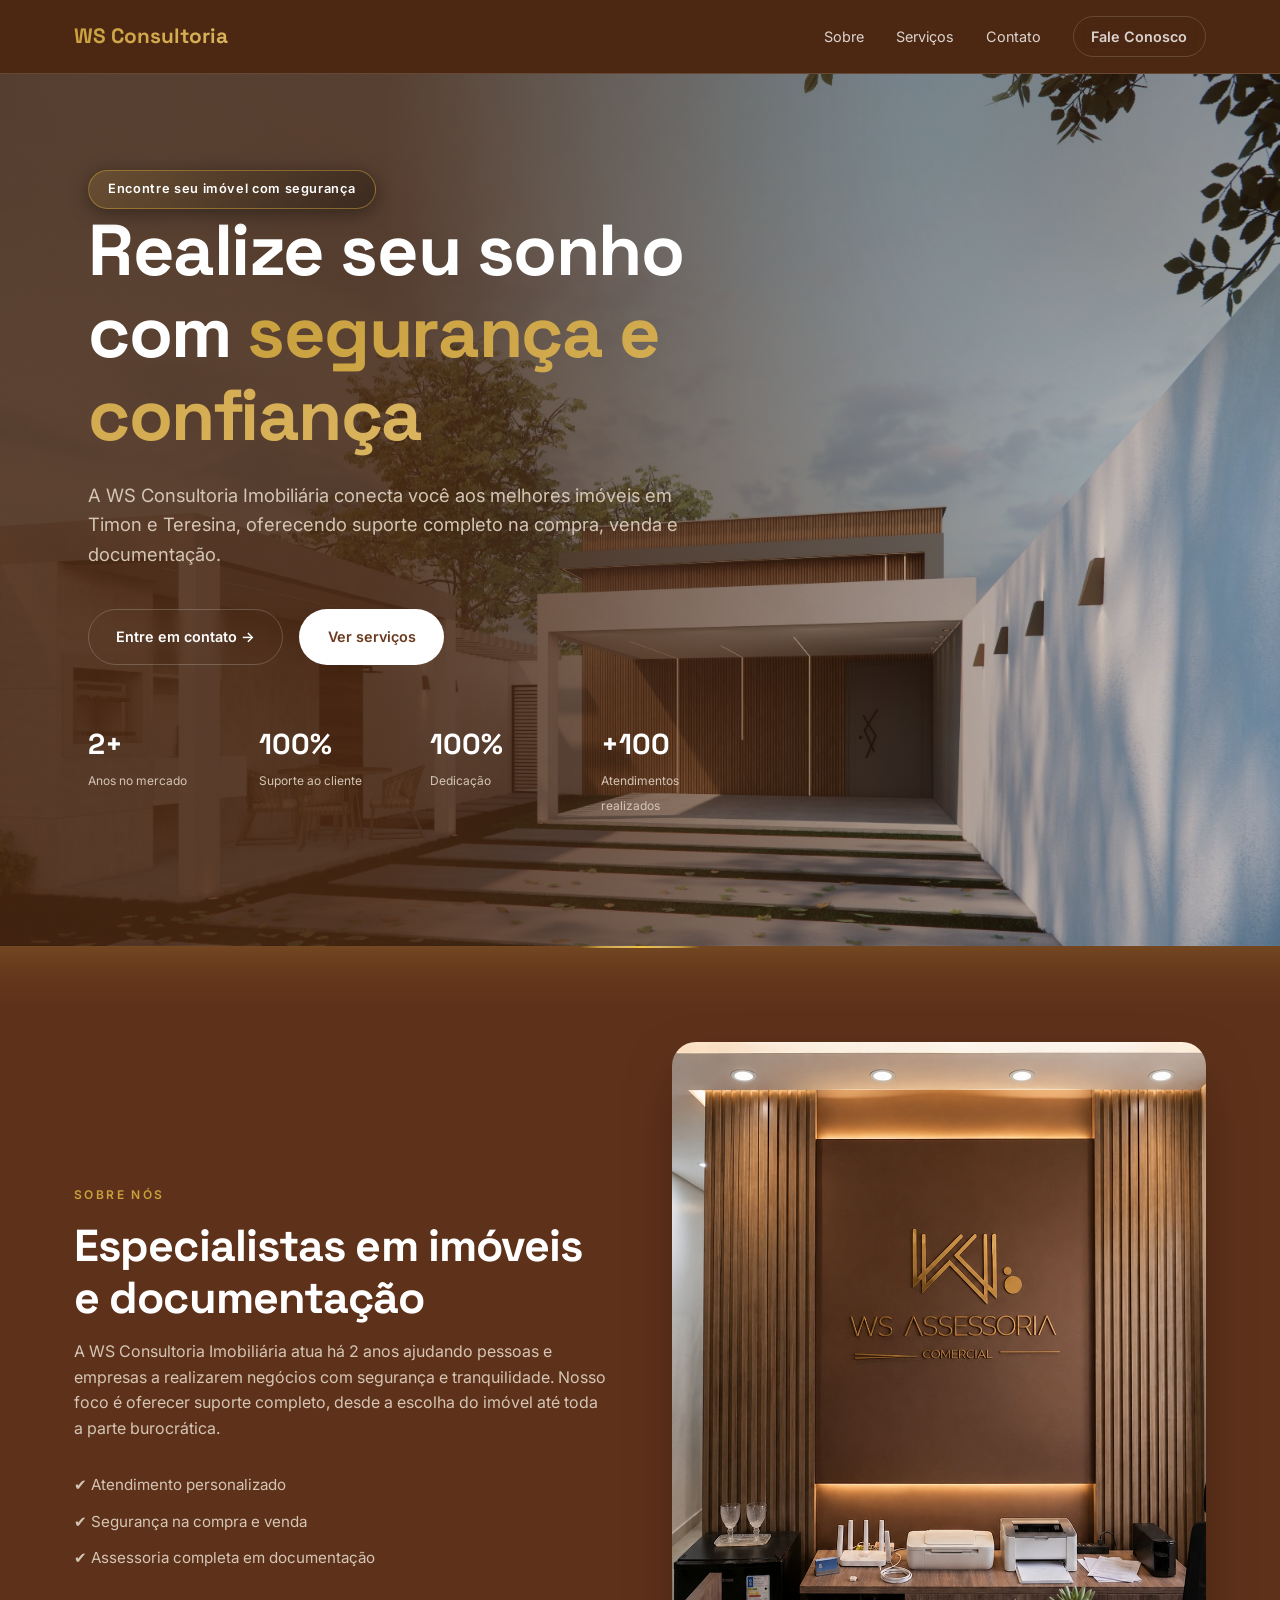
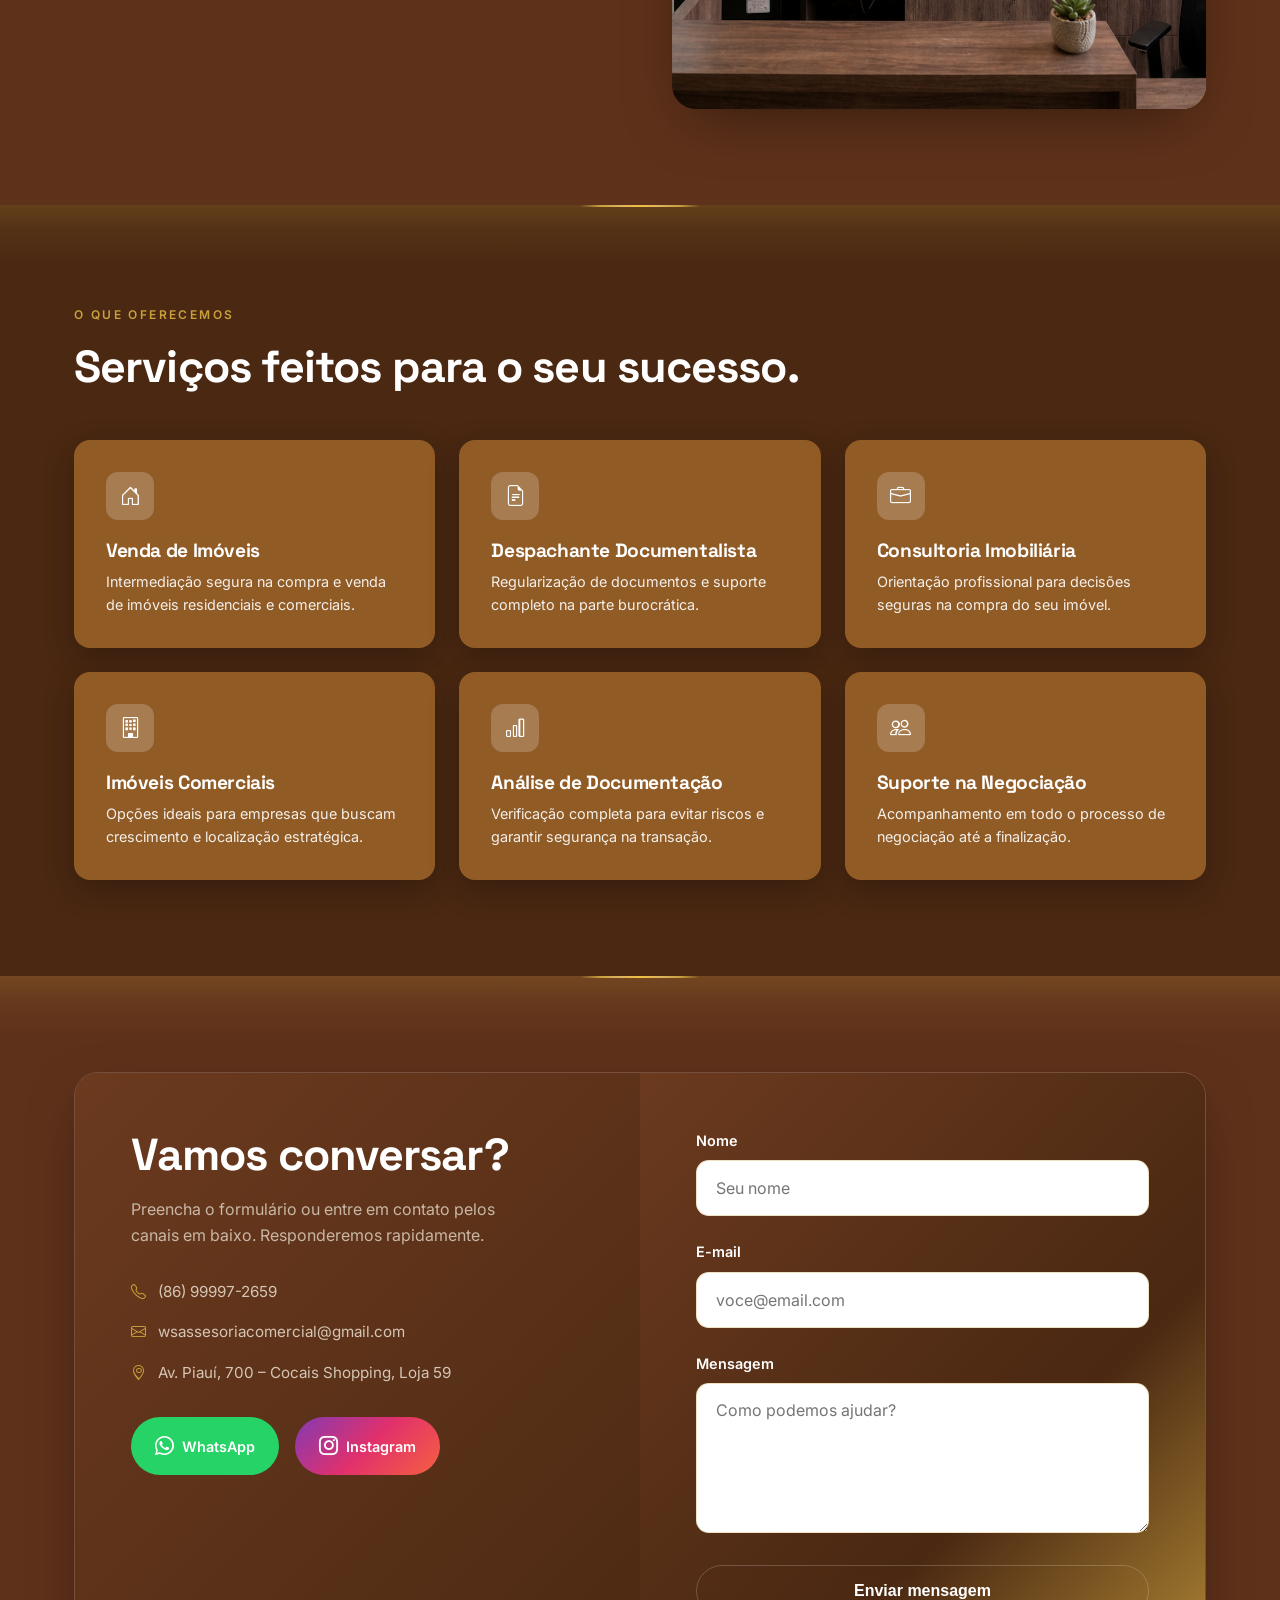
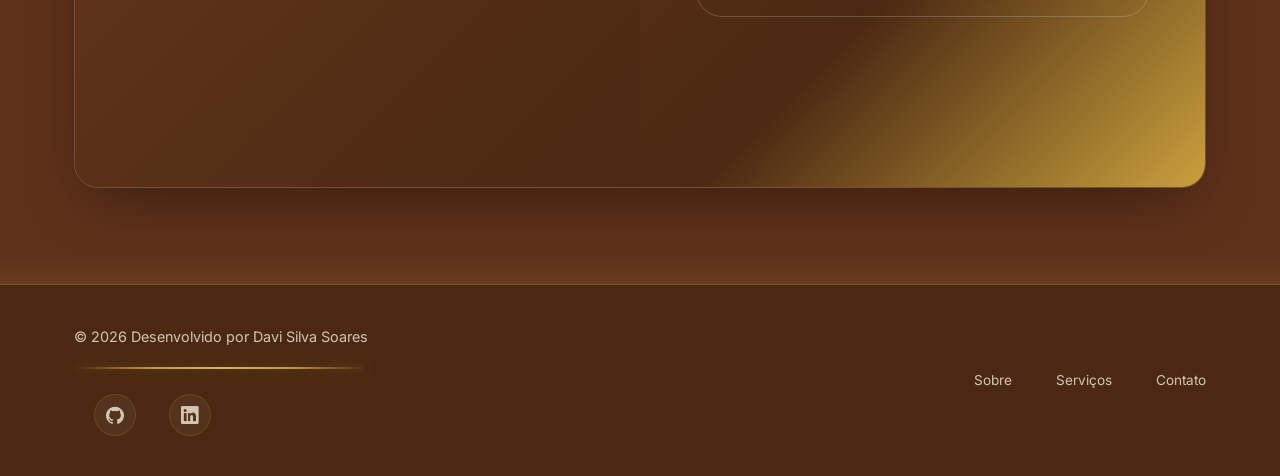
==== commit 1a249bba: "Atualização do site" ====
--- a/index.html
+++ b/index.html
@@ -8,19 +8,16 @@
       name="description"
       content="WS Consultoria Imobiliária - Especialistas em imóveis em Timon e Teresina. Compra, venda e documentação com segurança."
     />
-
     <link rel="preconnect" href="https://fonts.googleapis.com" />
     <link rel="preconnect" href="https://fonts.gstatic.com" crossorigin />
     <link
       href="https://fonts.googleapis.com/css2?family=Inter:wght@400;500;600&family=Space+Grotesk:wght@500;700&display=swap"
       rel="stylesheet"
     />
-
     <link
       rel="stylesheet"
       href="https://cdn.jsdelivr.net/npm/bootstrap-icons@1.11.3/font/bootstrap-icons.css"
     />
-
     <link rel="stylesheet" href="style.css" />
   </head>
   <body>
@@ -238,21 +235,42 @@
 
     <footer class="footer">
       <div class="container footer__inner">
-        <p>© <span id="year"></span> Desenvolvido por Davi Silva Soares</p>
-        <div>
-          <a href="#sobre">Sobre</a> <a href="#servicos">Serviços</a>
+        <div class="footer__left">
+          <p class="footer__copy">
+            © <span id="year"></span> Desenvolvido por Davi Silva Soares
+          </p>
+
+          <div class="footer__line"></div>
+
+          <div class="footer__socials">
+            <a
+              href="https://github.com/dvsxx11"
+              target="_blank"
+              rel="noopener"
+              class="social social--github"
+            >
+              <i class="bi bi-github"></i>
+            </a>
+
+            <a
+              href="https://www.linkedin.com/in/davi-silva-soares-469b9235b/"
+              target="_blank"
+              rel="noopener"
+              class="social social--linkedin"
+            >
+              <i class="bi bi-linkedin"></i>
+            </a>
+          </div>
+        </div>
+
+        <div class="footer__links">
+          <a href="#sobre">Sobre</a>
+          <a href="#servicos">Serviços</a>
           <a href="#contato">Contato</a>
         </div>
       </div>
     </footer>
 
-    <script>
-      document.getElementById("year").innerText = new Date().getFullYear();
-      const menuBtn = document.getElementById("menuToggle");
-      const navMenu = document.getElementById("nav");
-      menuBtn.addEventListener("click", function () {
-        navMenu.classList.toggle("nav--open");
-      });
-    </script>
+    <script src="script.js"></script>
   </body>
 </html>
--- a/style.css
+++ b/style.css
@@ -1,10 +1,11 @@
+/* style.css */
 :root {
-  --primary: #6B3A1F;        
-  --primary-dark: #4A2812;   
-  --accent: #C9A03D;         
-  --accent-light: #DAB45F;   
-  --text-light: #FFFFFF;     
-  --muted: #D4C5B5;          
+  --primary: #6B3A1F;
+  --primary-dark: #4A2812;
+  --accent: #C9A03D;
+  --accent-light: #DAB45F;
+  --text-light: #FFFFFF;
+  --muted: #D4C5B5;
   --border: rgba(255, 255, 255, 0.15);
   --gradient: linear-gradient(135deg, #6B3A1F 0%, #4A2812 60%, #C9A03D 100%);
   --shadow-lg: 0 20px 60px -20px rgba(0,0,0,0.5);
@@ -690,4 +691,116 @@
   .contact__buttons .btn--instagram {
     justify-content: center;
   }
+
+  .footer__inner {
+    flex-direction: column;
+    text-align: center;
+  }
+
+  .footer__links {
+    justify-content: center;
+    flex-wrap: wrap;
+  }
+
+  .footer__left {
+    align-items: center;
+  }
+
+  .footer__line {
+    width: 140px;
+  }
+}
+
+.footer__inner {
+  display: flex;
+  justify-content: space-between;
+  align-items: center;
+  gap: 2rem;
+  flex-wrap: wrap;
+}
+
+.footer__left {
+  display: flex;
+  flex-direction: column;
+  gap: 1rem;
+}
+
+.footer__copy {
+  color: #D4C5B5;
+  font-size: 0.9rem;
+}
+
+.footer__line {
+  width: 100%;
+  max-width: 420px;
+  height: 2px;
+  background: linear-gradient(
+    90deg,
+    transparent,
+    rgba(201,160,61,0.9),
+    rgba(218,180,95,1),
+    rgba(201,160,61,0.9),
+    transparent
+  );
+  border-radius: 999px;
+  margin-top: 0.2rem;
+  box-shadow: 0 0 12px rgba(201,160,61,0.35);
+}
+
+.footer__links {
+  display: flex;
+  align-items: center;
+  gap: 1.5rem;
+}
+
+.footer__links a {
+  color: #D4C5B5;
+  transition: 0.3s;
+}
+
+.footer__links a:hover {
+  color: #C9A03D;
+}
+
+.footer__socials {
+  display: flex;
+  align-items: center;
+  gap: 0.8rem;
+  margin-top: 0.6rem;
+}
+
+.social {
+  width: 42px;
+  height: 42px;
+  border-radius: 50%;
+  display: flex;
+  align-items: center;
+  justify-content: center;
+  background: rgba(255,255,255,0.05);
+  border: 1px solid rgba(201,160,61,0.2);
+  font-size: 1.1rem;
+  transition: all 0.3s ease;
+}
+
+.social:hover {
+  transform: translateY(-3px);
+}
+
+
+.social--github {
+  color: #FFFFFF;
+}
+
+.social--linkedin {
+  color: #0A66C2;
+}
+
+.social--github:hover {
+  border-color: #FFFFFF;
+  box-shadow: 0 8px 20px rgba(255,255,255,0.2);
+}
+
+.social--linkedin:hover {
+  border-color: #0A66C2;
+  box-shadow: 0 8px 20px rgba(10,102,194,0.25);
 }
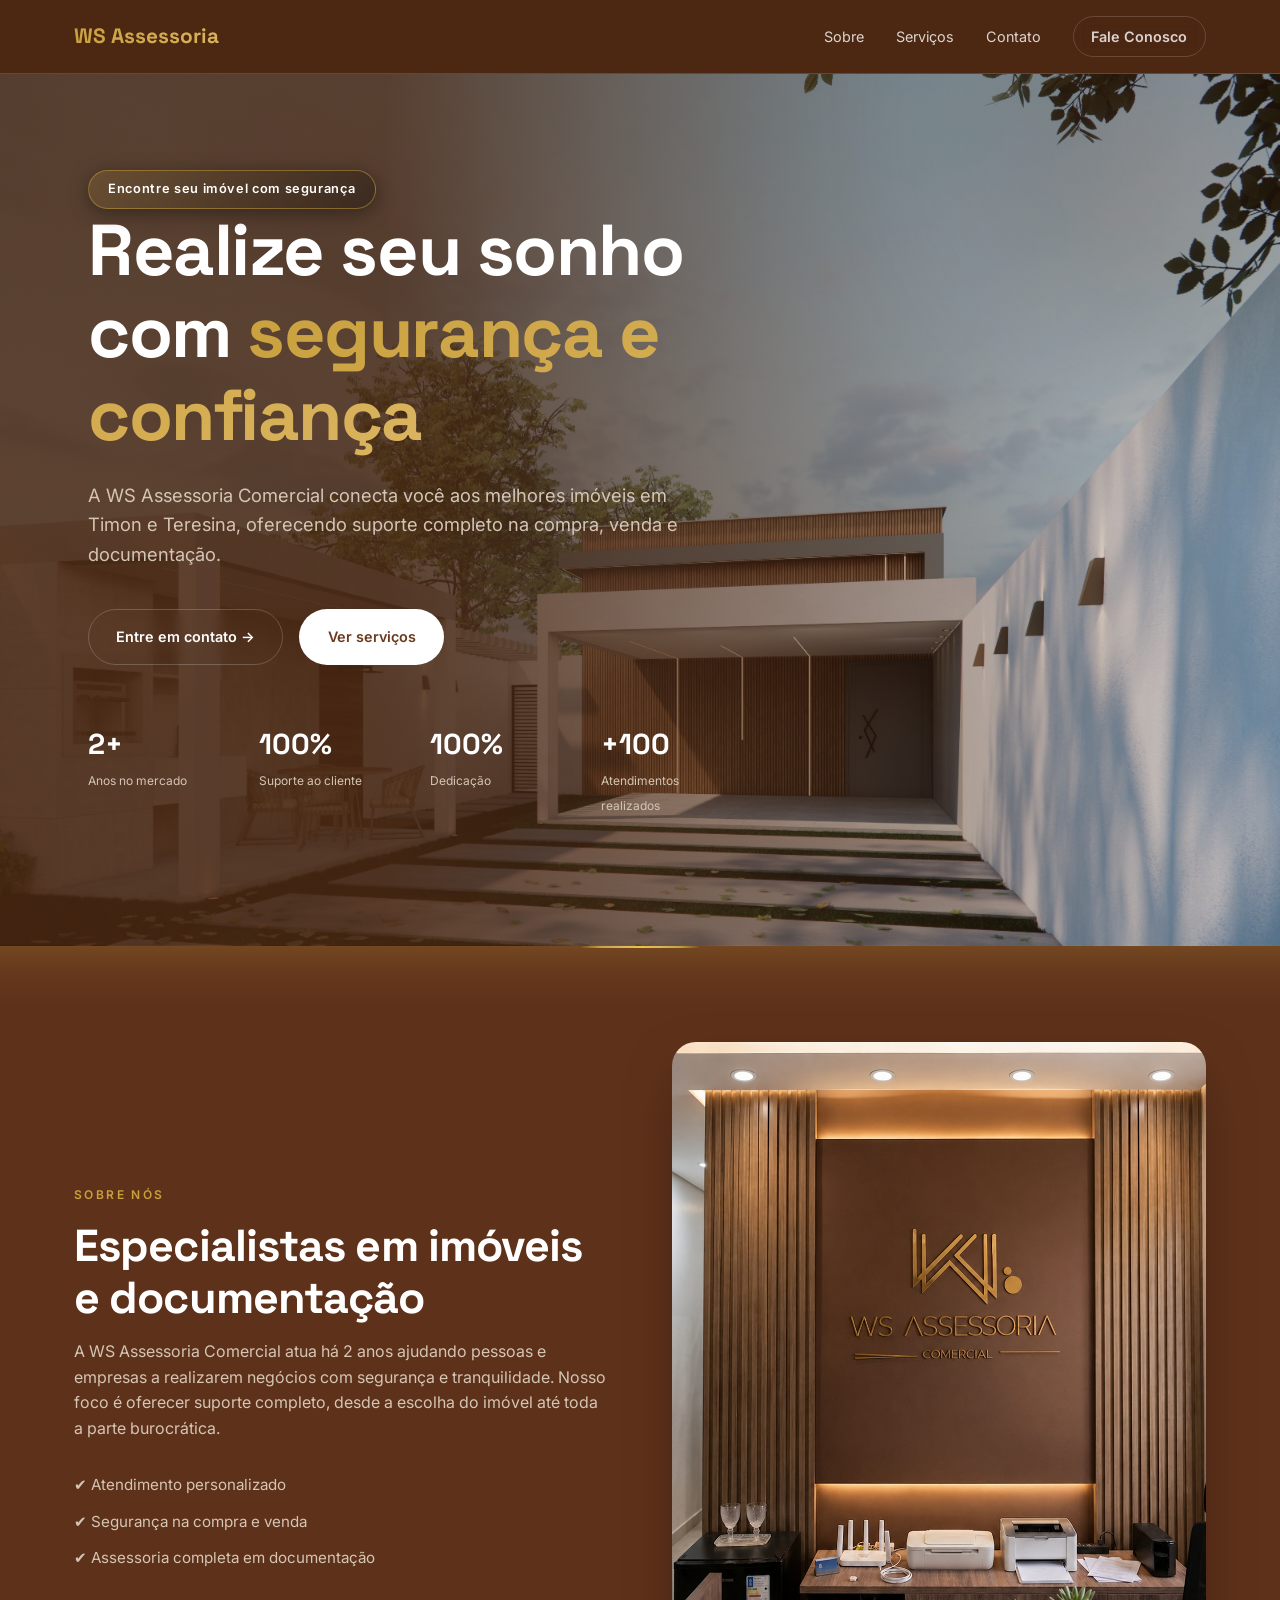
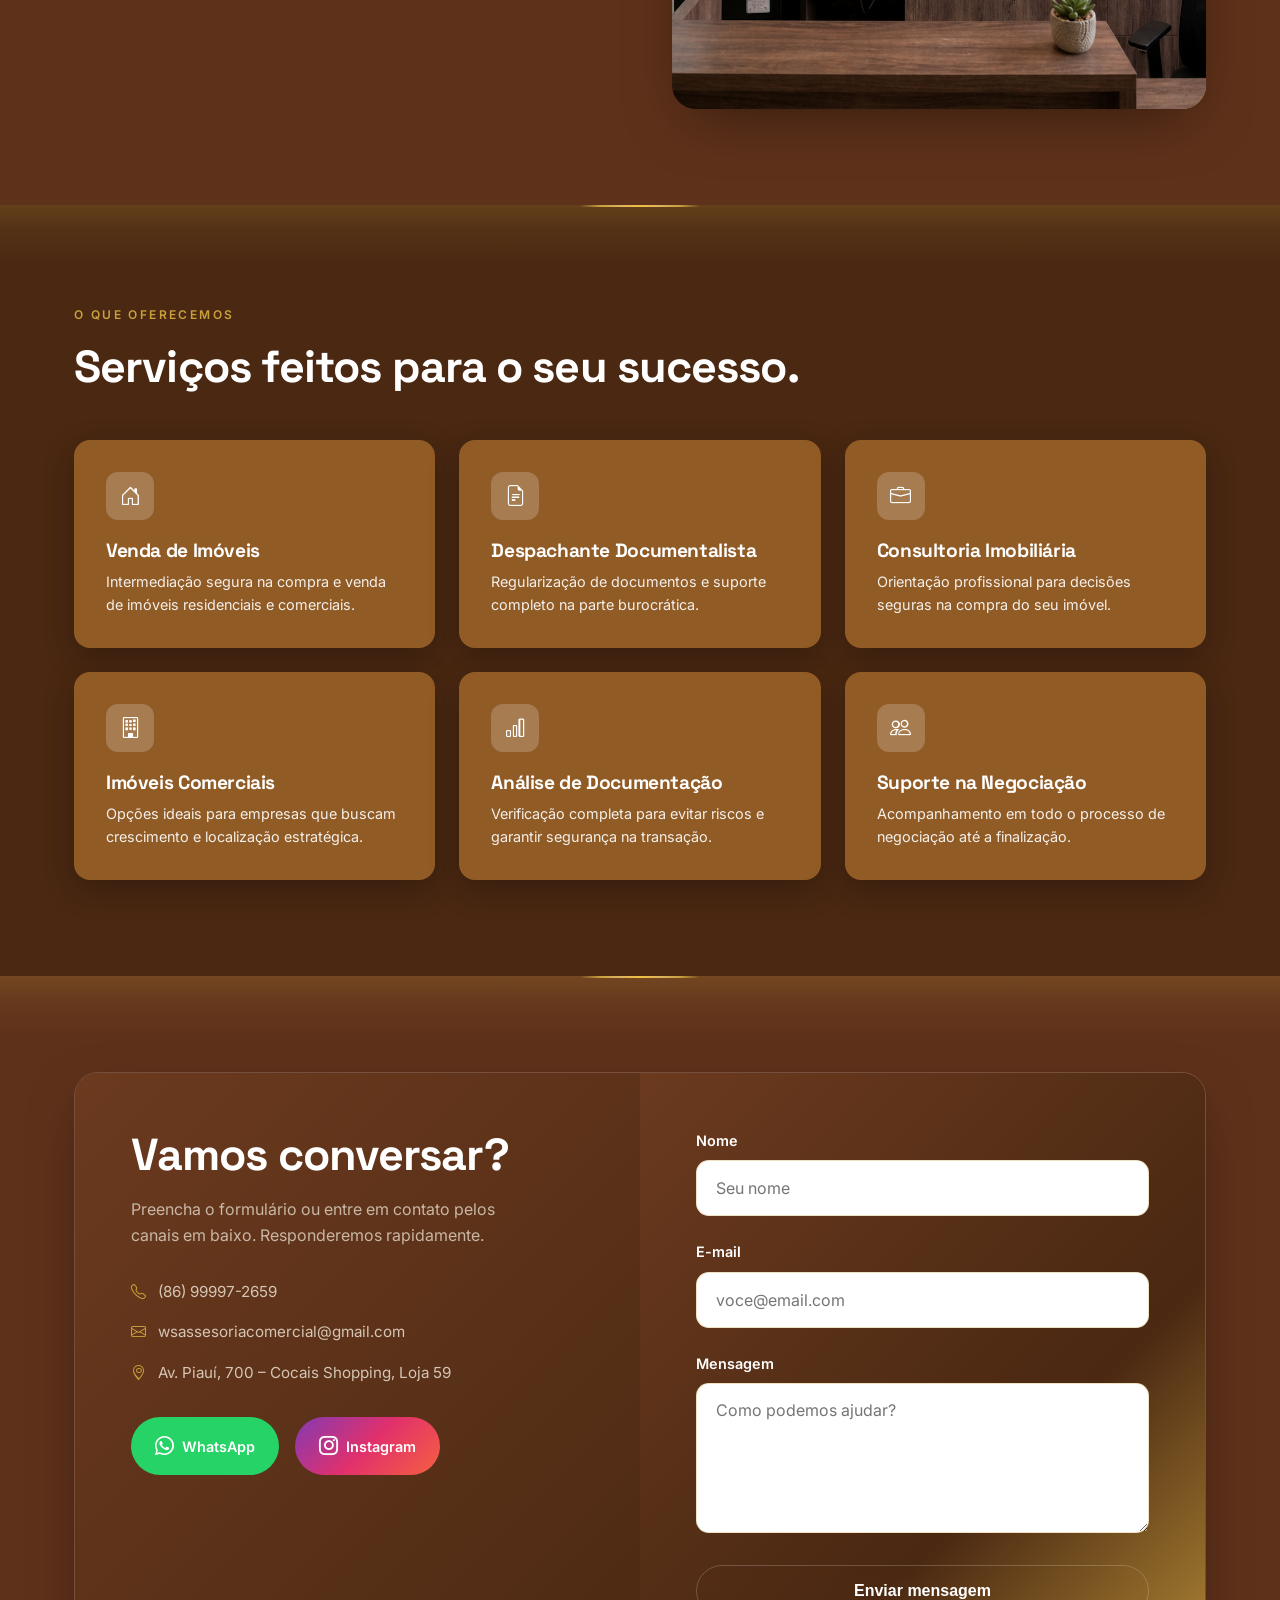
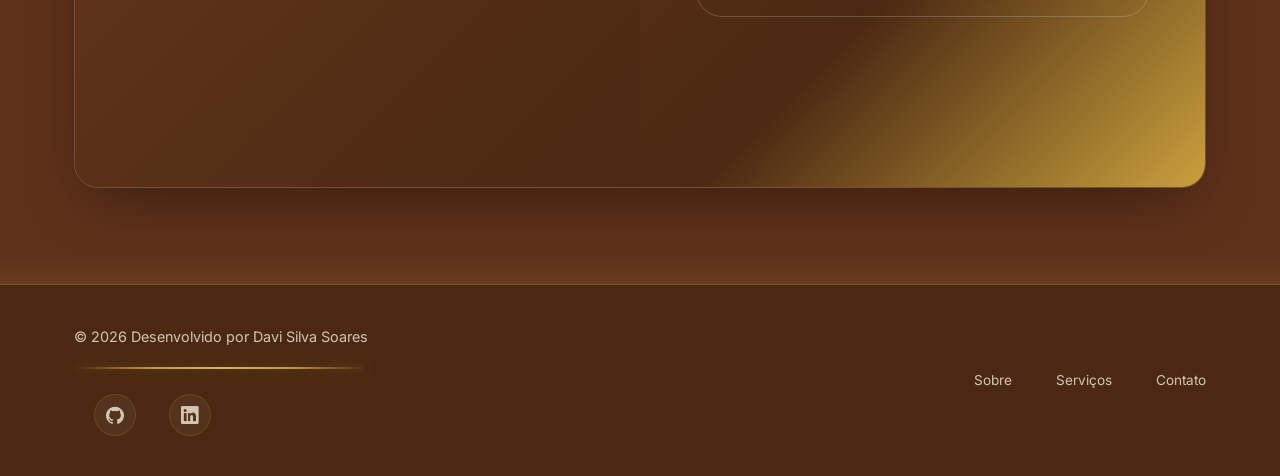
==== commit bb2079c1: "Atualizando o site" ====
--- a/index.html
+++ b/index.html
@@ -3,10 +3,10 @@
   <head>
     <meta charset="UTF-8" />
     <meta name="viewport" content="width=device-width, initial-scale=1.0" />
-    <title>WS Consultoria | Assessoria Imobiliária</title>
+    <title>WS Assessoria | Assessoria Comercial</title>
     <meta
       name="description"
-      content="WS Consultoria Imobiliária - Especialistas em imóveis em Timon e Teresina. Compra, venda e documentação com segurança."
+      content="WS Assessoria Comercial - Especialistas em imóveis em Timon e Teresina. Compra, venda e documentação com segurança."
     />
     <link rel="preconnect" href="https://fonts.googleapis.com" />
     <link rel="preconnect" href="https://fonts.gstatic.com" crossorigin />
@@ -23,7 +23,7 @@
   <body>
     <header class="header">
       <div class="container header__inner">
-        <a href="/" class="logo">WS Consultoria</a>
+        <a href="/" class="logo">WS Assessoria</a>
         <nav class="nav" id="nav">
           <a href="#sobre">Sobre</a>
           <a href="#servicos">Serviços</a>
@@ -44,8 +44,8 @@
             <span class="text-gradient">segurança e confiança</span>
           </h1>
           <p class="hero__subtitle">
-            A WS Consultoria Imobiliária conecta você aos melhores imóveis em
-            Timon e Teresina, oferecendo suporte completo na compra, venda e
+            A WS Assessoria Comercial conecta você aos melhores imóveis em Timon
+            e Teresina, oferecendo suporte completo na compra, venda e
             documentação.
           </p>
           <div class="hero__actions">
@@ -67,7 +67,7 @@
             <div class="eyebrow">Sobre nós</div>
             <h2>Especialistas em imóveis e documentação</h2>
             <p class="muted">
-              A WS Consultoria Imobiliária atua há 2 anos ajudando pessoas e
+              A WS Assessoria Comercial atua há 2 anos ajudando pessoas e
               empresas a realizarem negócios com segurança e tranquilidade.
               Nosso foco é oferecer suporte completo, desde a escolha do imóvel
               até toda a parte burocrática.
--- a/style.css
+++ b/style.css
@@ -1,4 +1,3 @@
-/* style.css */
 :root {
   --primary: #6B3A1F;
   --primary-dark: #4A2812;
@@ -803,4 +802,4 @@
 .social--linkedin:hover {
   border-color: #0A66C2;
   box-shadow: 0 8px 20px rgba(10,102,194,0.25);
-}+}
